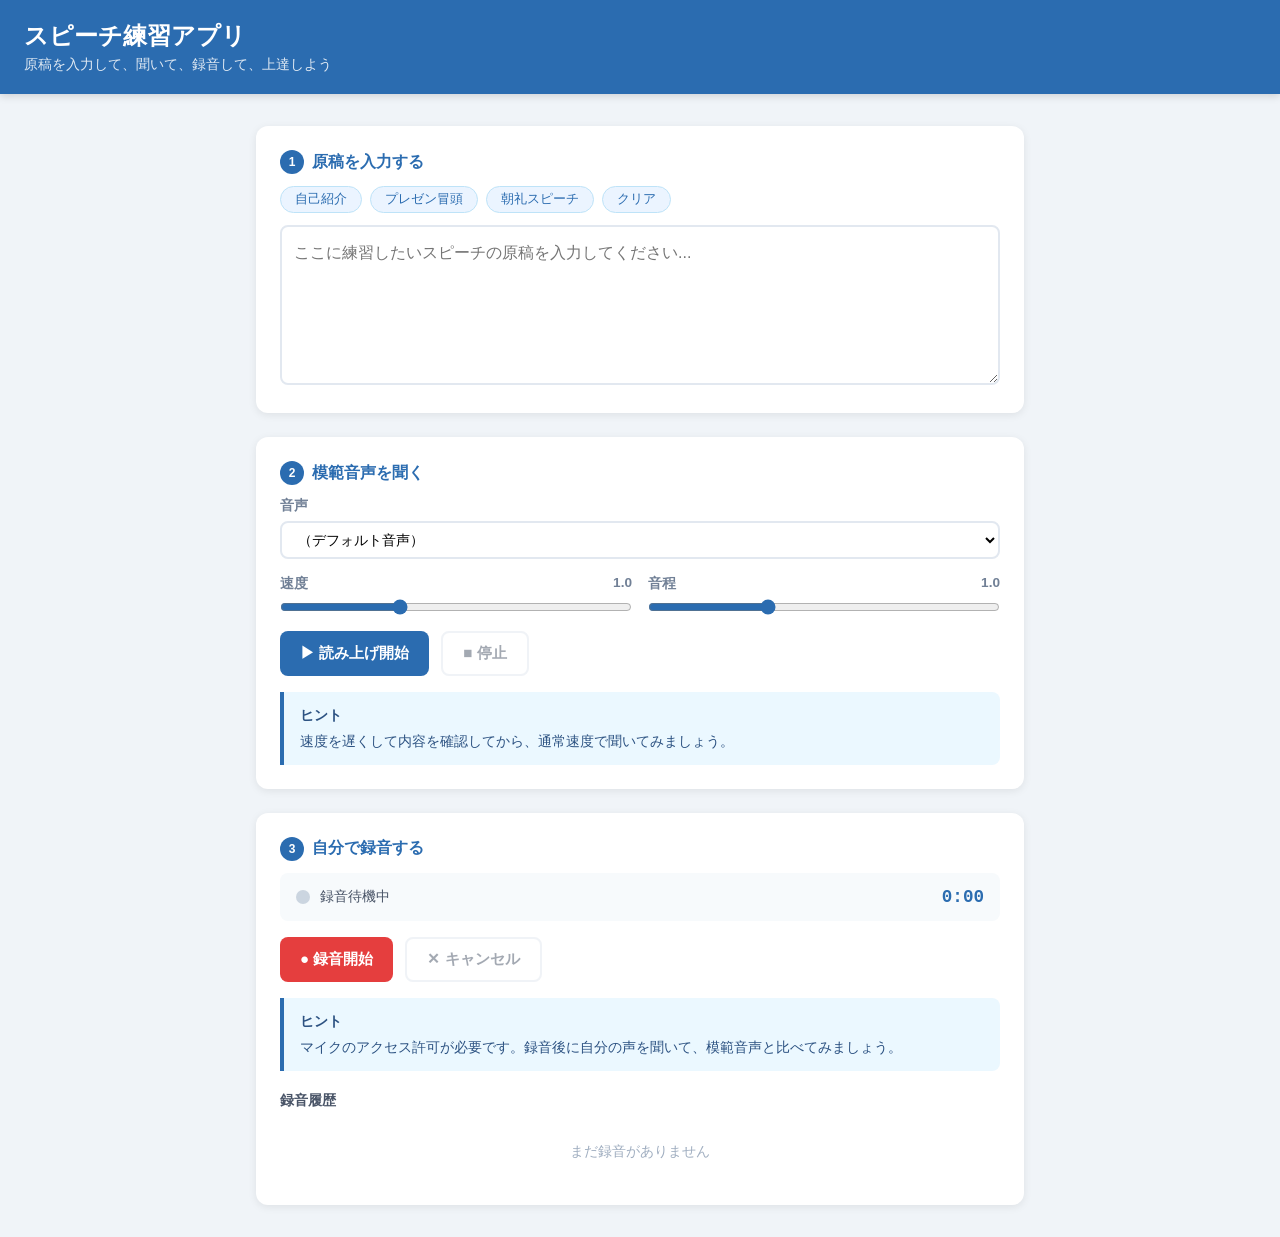
==== index.html @ 098b6acf "Add speech practice app (スピーチ練習アプリ) Static single-page app with: - Script input with sample presets " ====
<!DOCTYPE html>
<html lang="ja">
<head>
  <meta charset="UTF-8">
  <meta name="viewport" content="width=device-width, initial-scale=1.0">
  <title>スピーチ練習アプリ</title>
  <style>
    * {
      box-sizing: border-box;
      margin: 0;
      padding: 0;
    }

    body {
      font-family: 'Helvetica Neue', Arial, 'Hiragino Kaku Gothic ProN', 'Hiragino Sans', Meiryo, sans-serif;
      background: #f0f4f8;
      color: #2d3748;
      min-height: 100vh;
    }

    header {
      background: #2b6cb0;
      color: white;
      padding: 20px 24px;
      box-shadow: 0 2px 8px rgba(0,0,0,0.15);
    }

    header h1 {
      font-size: 1.5rem;
      font-weight: 700;
    }

    header p {
      font-size: 0.875rem;
      opacity: 0.85;
      margin-top: 4px;
    }

    .container {
      max-width: 800px;
      margin: 32px auto;
      padding: 0 16px;
      display: flex;
      flex-direction: column;
      gap: 24px;
    }

    .card {
      background: white;
      border-radius: 12px;
      padding: 24px;
      box-shadow: 0 2px 8px rgba(0,0,0,0.08);
    }

    .card h2 {
      font-size: 1rem;
      font-weight: 700;
      color: #2b6cb0;
      margin-bottom: 12px;
      display: flex;
      align-items: center;
      gap: 8px;
    }

    .card h2 .step-badge {
      background: #2b6cb0;
      color: white;
      border-radius: 50%;
      width: 24px;
      height: 24px;
      display: inline-flex;
      align-items: center;
      justify-content: center;
      font-size: 0.75rem;
      flex-shrink: 0;
    }

    textarea {
      width: 100%;
      min-height: 160px;
      border: 2px solid #e2e8f0;
      border-radius: 8px;
      padding: 12px;
      font-size: 1rem;
      font-family: inherit;
      line-height: 1.7;
      resize: vertical;
      transition: border-color 0.2s;
    }

    textarea:focus {
      outline: none;
      border-color: #2b6cb0;
    }

    .preset-buttons {
      display: flex;
      gap: 8px;
      flex-wrap: wrap;
      margin-bottom: 12px;
    }

    .preset-btn {
      background: #ebf4ff;
      color: #2b6cb0;
      border: 1px solid #bee3f8;
      border-radius: 20px;
      padding: 4px 14px;
      font-size: 0.8rem;
      cursor: pointer;
      transition: background 0.15s;
    }

    .preset-btn:hover {
      background: #bee3f8;
    }

    /* TTS Section */
    .tts-controls {
      display: flex;
      gap: 12px;
      flex-wrap: wrap;
      margin-bottom: 16px;
    }

    .voice-select-group {
      display: flex;
      flex-direction: column;
      gap: 6px;
      margin-bottom: 16px;
    }

    .voice-select-group label {
      font-size: 0.85rem;
      color: #718096;
      font-weight: 600;
    }

    select {
      border: 2px solid #e2e8f0;
      border-radius: 8px;
      padding: 8px 12px;
      font-size: 0.9rem;
      font-family: inherit;
      background: white;
      cursor: pointer;
      transition: border-color 0.2s;
    }

    select:focus {
      outline: none;
      border-color: #2b6cb0;
    }

    .slider-group {
      display: grid;
      grid-template-columns: 1fr 1fr;
      gap: 16px;
      margin-bottom: 16px;
    }

    .slider-item {
      display: flex;
      flex-direction: column;
      gap: 6px;
    }

    .slider-item label {
      font-size: 0.85rem;
      color: #718096;
      font-weight: 600;
      display: flex;
      justify-content: space-between;
    }

    input[type="range"] {
      width: 100%;
      accent-color: #2b6cb0;
    }

    /* Buttons */
    .btn {
      display: inline-flex;
      align-items: center;
      gap: 8px;
      padding: 10px 20px;
      border: none;
      border-radius: 8px;
      font-size: 0.95rem;
      font-family: inherit;
      font-weight: 600;
      cursor: pointer;
      transition: all 0.2s;
    }

    .btn:disabled {
      opacity: 0.5;
      cursor: not-allowed;
    }

    .btn-primary {
      background: #2b6cb0;
      color: white;
    }

    .btn-primary:hover:not(:disabled) {
      background: #2c5282;
    }

    .btn-danger {
      background: #e53e3e;
      color: white;
    }

    .btn-danger:hover:not(:disabled) {
      background: #c53030;
    }

    .btn-success {
      background: #38a169;
      color: white;
    }

    .btn-success:hover:not(:disabled) {
      background: #2f855a;
    }

    .btn-outline {
      background: white;
      color: #4a5568;
      border: 2px solid #e2e8f0;
    }

    .btn-outline:hover:not(:disabled) {
      background: #f7fafc;
      border-color: #cbd5e0;
    }

    /* Recording section */
    .record-status {
      display: flex;
      align-items: center;
      gap: 10px;
      padding: 12px 16px;
      border-radius: 8px;
      background: #f7fafc;
      margin-bottom: 16px;
      min-height: 48px;
    }

    .record-indicator {
      width: 14px;
      height: 14px;
      border-radius: 50%;
      background: #cbd5e0;
      flex-shrink: 0;
    }

    .record-indicator.recording {
      background: #e53e3e;
      animation: pulse 1s infinite;
    }

    .record-indicator.ready {
      background: #38a169;
    }

    @keyframes pulse {
      0%, 100% { opacity: 1; }
      50% { opacity: 0.3; }
    }

    .record-status-text {
      font-size: 0.9rem;
      color: #4a5568;
    }

    .timer {
      margin-left: auto;
      font-family: monospace;
      font-size: 1.1rem;
      font-weight: 700;
      color: #2b6cb0;
    }

    .timer.recording {
      color: #e53e3e;
    }

    .recordings-list {
      display: flex;
      flex-direction: column;
      gap: 10px;
      margin-top: 12px;
    }

    .recording-item {
      background: #f7fafc;
      border: 1px solid #e2e8f0;
      border-radius: 8px;
      padding: 12px 16px;
      display: flex;
      align-items: center;
      gap: 12px;
    }

    .recording-item .rec-info {
      flex: 1;
      min-width: 0;
    }

    .recording-item .rec-name {
      font-size: 0.9rem;
      font-weight: 600;
      color: #2d3748;
    }

    .recording-item .rec-date {
      font-size: 0.75rem;
      color: #718096;
      margin-top: 2px;
    }

    .recording-item audio {
      flex: 1;
      max-width: 240px;
      height: 36px;
    }

    .recording-item .delete-btn {
      background: none;
      border: none;
      color: #a0aec0;
      cursor: pointer;
      font-size: 1.1rem;
      padding: 4px;
      border-radius: 4px;
      transition: color 0.15s;
      flex-shrink: 0;
    }

    .recording-item .delete-btn:hover {
      color: #e53e3e;
    }

    .empty-state {
      text-align: center;
      color: #a0aec0;
      font-size: 0.9rem;
      padding: 20px;
    }

    /* Highlighting */
    .script-display {
      line-height: 1.9;
      font-size: 1.05rem;
      padding: 12px;
      background: #f7fafc;
      border-radius: 8px;
      min-height: 60px;
      word-break: break-all;
    }

    .word-highlight {
      background: #fef08a;
      border-radius: 3px;
      transition: background 0.1s;
    }

    .word-done {
      color: #718096;
    }

    /* Tips */
    .tips {
      background: #ebf8ff;
      border-left: 4px solid #2b6cb0;
      border-radius: 0 8px 8px 0;
      padding: 12px 16px;
      font-size: 0.875rem;
      color: #2c5282;
      line-height: 1.6;
    }

    .tips strong {
      display: block;
      margin-bottom: 4px;
    }

    @media (max-width: 600px) {
      .slider-group {
        grid-template-columns: 1fr;
      }
      .recording-item {
        flex-wrap: wrap;
      }
      .recording-item audio {
        max-width: 100%;
        width: 100%;
      }
    }
  </style>
</head>
<body>

<header>
  <h1>スピーチ練習アプリ</h1>
  <p>原稿を入力して、聞いて、録音して、上達しよう</p>
</header>

<div class="container">

  <!-- Step 1: Script -->
  <div class="card">
    <h2><span class="step-badge">1</span>原稿を入力する</h2>
    <div class="preset-buttons">
      <button class="preset-btn" onclick="loadPreset('self')">自己紹介</button>
      <button class="preset-btn" onclick="loadPreset('presentation')">プレゼン冒頭</button>
      <button class="preset-btn" onclick="loadPreset('greeting')">朝礼スピーチ</button>
      <button class="preset-btn" onclick="loadPreset('clear')">クリア</button>
    </div>
    <textarea id="scriptInput" placeholder="ここに練習したいスピーチの原稿を入力してください..."></textarea>
  </div>

  <!-- Step 2: Listen (TTS) -->
  <div class="card">
    <h2><span class="step-badge">2</span>模範音声を聞く</h2>
    <div class="voice-select-group">
      <label>音声</label>
      <select id="voiceSelect"></select>
    </div>
    <div class="slider-group">
      <div class="slider-item">
        <label>速度 <span id="rateVal">1.0</span></label>
        <input type="range" id="rateRange" min="0.5" max="2" step="0.1" value="1.0" oninput="document.getElementById('rateVal').textContent=this.value">
      </div>
      <div class="slider-item">
        <label>音程 <span id="pitchVal">1.0</span></label>
        <input type="range" id="pitchRange" min="0.5" max="2" step="0.1" value="1.0" oninput="document.getElementById('pitchVal').textContent=this.value">
      </div>
    </div>
    <div id="scriptDisplay" class="script-display" style="display:none;margin-bottom:12px;"></div>
    <div class="tts-controls">
      <button class="btn btn-primary" id="ttsPlayBtn" onclick="speakScript()">▶ 読み上げ開始</button>
      <button class="btn btn-outline" id="ttsStopBtn" onclick="stopSpeak()" disabled>■ 停止</button>
    </div>
    <div class="tips">
      <strong>ヒント</strong>
      速度を遅くして内容を確認してから、通常速度で聞いてみましょう。
    </div>
  </div>

  <!-- Step 3: Record -->
  <div class="card">
    <h2><span class="step-badge">3</span>自分で録音する</h2>
    <div class="record-status">
      <div class="record-indicator" id="recordIndicator"></div>
      <span class="record-status-text" id="recordStatusText">録音待機中</span>
      <span class="timer" id="timer">0:00</span>
    </div>
    <div style="display:flex;gap:12px;flex-wrap:wrap;margin-bottom:16px;">
      <button class="btn btn-danger" id="recordBtn" onclick="toggleRecord()">● 録音開始</button>
      <button class="btn btn-outline" id="cancelBtn" onclick="cancelRecord()" disabled>✕ キャンセル</button>
    </div>
    <div class="tips">
      <strong>ヒント</strong>
      マイクのアクセス許可が必要です。録音後に自分の声を聞いて、模範音声と比べてみましょう。
    </div>

    <div style="margin-top:20px;">
      <strong style="font-size:0.9rem;color:#4a5568;">録音履歴</strong>
      <div id="recordingsList" class="recordings-list">
        <div class="empty-state">まだ録音がありません</div>
      </div>
    </div>
  </div>

</div>

<script>
  // ============================================================
  // Presets
  // ============================================================
  const presets = {
    self: `はじめまして。私の名前は〇〇と申します。
現在、△△株式会社でエンジニアとして働いております。
趣味は読書と料理で、特に休日には新しいレシピに挑戦することが好きです。
本日はよろしくお願いいたします。`,
    presentation: `本日はお集まりいただき、ありがとうございます。
私は今日、私たちのプロジェクトの進捗についてご報告させていただきます。
まず最初に、この3か月間の成果をご覧ください。
目標に対して120%の達成率を記録することができました。`,
    greeting: `おはようございます。
本日は少し、最近読んだ本についてお話ししたいと思います。
その本のタイトルは「7つの習慣」です。
この本から学んだことで、私が最も印象に残ったのは、まず相手を理解することの大切さです。
ぜひ皆さんも手に取ってみてください。ありがとうございました。`,
    clear: ''
  };

  function loadPreset(key) {
    document.getElementById('scriptInput').value = presets[key];
  }

  // ============================================================
  // TTS
  // ============================================================
  const synth = window.speechSynthesis;
  let utterance = null;
  let words = [];
  let wordSpans = [];

  function loadVoices() {
    const voiceSelect = document.getElementById('voiceSelect');
    const voices = synth.getVoices();
    voiceSelect.innerHTML = '';

    const jpVoices = voices.filter(v => v.lang.startsWith('ja'));
    const otherVoices = voices.filter(v => !v.lang.startsWith('ja'));
    const allVoices = [...jpVoices, ...otherVoices];

    if (allVoices.length === 0) {
      const opt = document.createElement('option');
      opt.textContent = '（デフォルト音声）';
      voiceSelect.appendChild(opt);
      return;
    }

    allVoices.forEach((voice, i) => {
      const opt = document.createElement('option');
      opt.value = i;
      opt.textContent = `${voice.name} (${voice.lang})`;
      opt.dataset.index = voices.indexOf(voice);
      voiceSelect.appendChild(opt);
    });
  }

  if (synth.onvoiceschanged !== undefined) {
    synth.onvoiceschanged = loadVoices;
  }
  loadVoices();

  function speakScript() {
    const text = document.getElementById('scriptInput').value.trim();
    if (!text) {
      alert('原稿を入力してください。');
      return;
    }

    stopSpeak();

    // Build word display
    words = text.split(/(\s+)/);
    const display = document.getElementById('scriptDisplay');
    display.style.display = 'block';
    display.innerHTML = '';
    wordSpans = [];

    words.forEach((w, i) => {
      const span = document.createElement('span');
      span.textContent = w;
      if (w.trim()) {
        wordSpans.push({ span, index: i });
      }
      display.appendChild(span);
    });

    utterance = new SpeechSynthesisUtterance(text);

    const voiceSelect = document.getElementById('voiceSelect');
    const selectedOpt = voiceSelect.options[voiceSelect.selectedIndex];
    if (selectedOpt && selectedOpt.dataset.index !== undefined) {
      utterance.voice = synth.getVoices()[parseInt(selectedOpt.dataset.index)];
    }
    utterance.rate = parseFloat(document.getElementById('rateRange').value);
    utterance.pitch = parseFloat(document.getElementById('pitchRange').value);

    let wordIdx = 0;
    utterance.onboundary = (e) => {
      if (e.name === 'word') {
        wordSpans.forEach(({ span }, i) => {
          span.className = i < wordIdx ? 'word-done' : (i === wordIdx ? 'word-highlight' : '');
        });
        wordIdx++;
      }
    };

    utterance.onend = () => {
      wordSpans.forEach(({ span }) => span.className = 'word-done');
      document.getElementById('ttsPlayBtn').disabled = false;
      document.getElementById('ttsStopBtn').disabled = true;
    };

    synth.speak(utterance);
    document.getElementById('ttsPlayBtn').disabled = true;
    document.getElementById('ttsStopBtn').disabled = false;
  }

  function stopSpeak() {
    synth.cancel();
    document.getElementById('ttsPlayBtn').disabled = false;
    document.getElementById('ttsStopBtn').disabled = true;
  }

  // ============================================================
  // Recording
  // ============================================================
  let mediaRecorder = null;
  let recordedChunks = [];
  let recordingCount = 0;
  let timerInterval = null;
  let timerSeconds = 0;
  let isRecording = false;

  function formatTime(seconds) {
    const m = Math.floor(seconds / 60);
    const s = seconds % 60;
    return `${m}:${s.toString().padStart(2, '0')}`;
  }

  function startTimer() {
    timerSeconds = 0;
    const timerEl = document.getElementById('timer');
    timerEl.textContent = '0:00';
    timerEl.className = 'timer recording';
    timerInterval = setInterval(() => {
      timerSeconds++;
      timerEl.textContent = formatTime(timerSeconds);
    }, 1000);
  }

  function stopTimer() {
    clearInterval(timerInterval);
    timerInterval = null;
    const timerEl = document.getElementById('timer');
    timerEl.className = 'timer';
  }

  async function toggleRecord() {
    if (isRecording) {
      // Stop
      mediaRecorder.stop();
    } else {
      // Start
      try {
        const stream = await navigator.mediaDevices.getUserMedia({ audio: true });
        recordedChunks = [];
        mediaRecorder = new MediaRecorder(stream);

        mediaRecorder.ondataavailable = (e) => {
          if (e.data.size > 0) recordedChunks.push(e.data);
        };

        mediaRecorder.onstop = () => {
          stream.getTracks().forEach(t => t.stop());
          isRecording = false;
          stopTimer();
          setRecordUI(false);

          if (recordedChunks.length > 0) {
            saveRecording();
          }
        };

        mediaRecorder.start();
        isRecording = true;
        startTimer();
        setRecordUI(true);
      } catch (err) {
        if (err.name === 'NotAllowedError') {
          alert('マイクのアクセスが拒否されました。ブラウザの設定でマイクを許可してください。');
        } else {
          alert('録音の開始に失敗しました: ' + err.message);
        }
      }
    }
  }

  function cancelRecord() {
    if (mediaRecorder && isRecording) {
      recordedChunks = [];
      mediaRecorder.onstop = () => {
        mediaRecorder.stream && mediaRecorder.stream.getTracks().forEach(t => t.stop());
        isRecording = false;
        stopTimer();
        setRecordUI(false);
        document.getElementById('timer').textContent = '0:00';
      };
      mediaRecorder.stop();
    }
  }

  function setRecordUI(recording) {
    const btn = document.getElementById('recordBtn');
    const cancelBtn = document.getElementById('cancelBtn');
    const indicator = document.getElementById('recordIndicator');
    const statusText = document.getElementById('recordStatusText');

    if (recording) {
      btn.textContent = '■ 録音停止';
      btn.className = 'btn btn-outline';
      cancelBtn.disabled = false;
      indicator.className = 'record-indicator recording';
      statusText.textContent = '録音中...';
    } else {
      btn.textContent = '● 録音開始';
      btn.className = 'btn btn-danger';
      cancelBtn.disabled = true;
      indicator.className = 'record-indicator';
      statusText.textContent = '録音待機中';
    }
  }

  function saveRecording() {
    recordingCount++;
    const blob = new Blob(recordedChunks, { type: 'audio/webm' });
    const url = URL.createObjectURL(blob);
    const duration = formatTime(timerSeconds);
    const now = new Date();
    const dateStr = now.toLocaleString('ja-JP', { month: 'numeric', day: 'numeric', hour: '2-digit', minute: '2-digit' });

    const list = document.getElementById('recordingsList');

    // Remove empty state
    const empty = list.querySelector('.empty-state');
    if (empty) empty.remove();

    const item = document.createElement('div');
    item.className = 'recording-item';
    item.dataset.id = recordingCount;
    item.innerHTML = `
      <div class="rec-info">
        <div class="rec-name">録音 ${recordingCount}</div>
        <div class="rec-date">${dateStr} &nbsp;|&nbsp; ${duration}</div>
      </div>
      <audio controls src="${url}"></audio>
      <button class="delete-btn" onclick="deleteRecording(this, '${url}')" title="削除">✕</button>
    `;

    list.insertBefore(item, list.firstChild);
  }

  function deleteRecording(btn, url) {
    if (!confirm('この録音を削除しますか？')) return;
    URL.revokeObjectURL(url);
    btn.closest('.recording-item').remove();

    const list = document.getElementById('recordingsList');
    if (list.children.length === 0) {
      list.innerHTML = '<div class="empty-state">まだ録音がありません</div>';
    }
  }
</script>

</body>
</html>
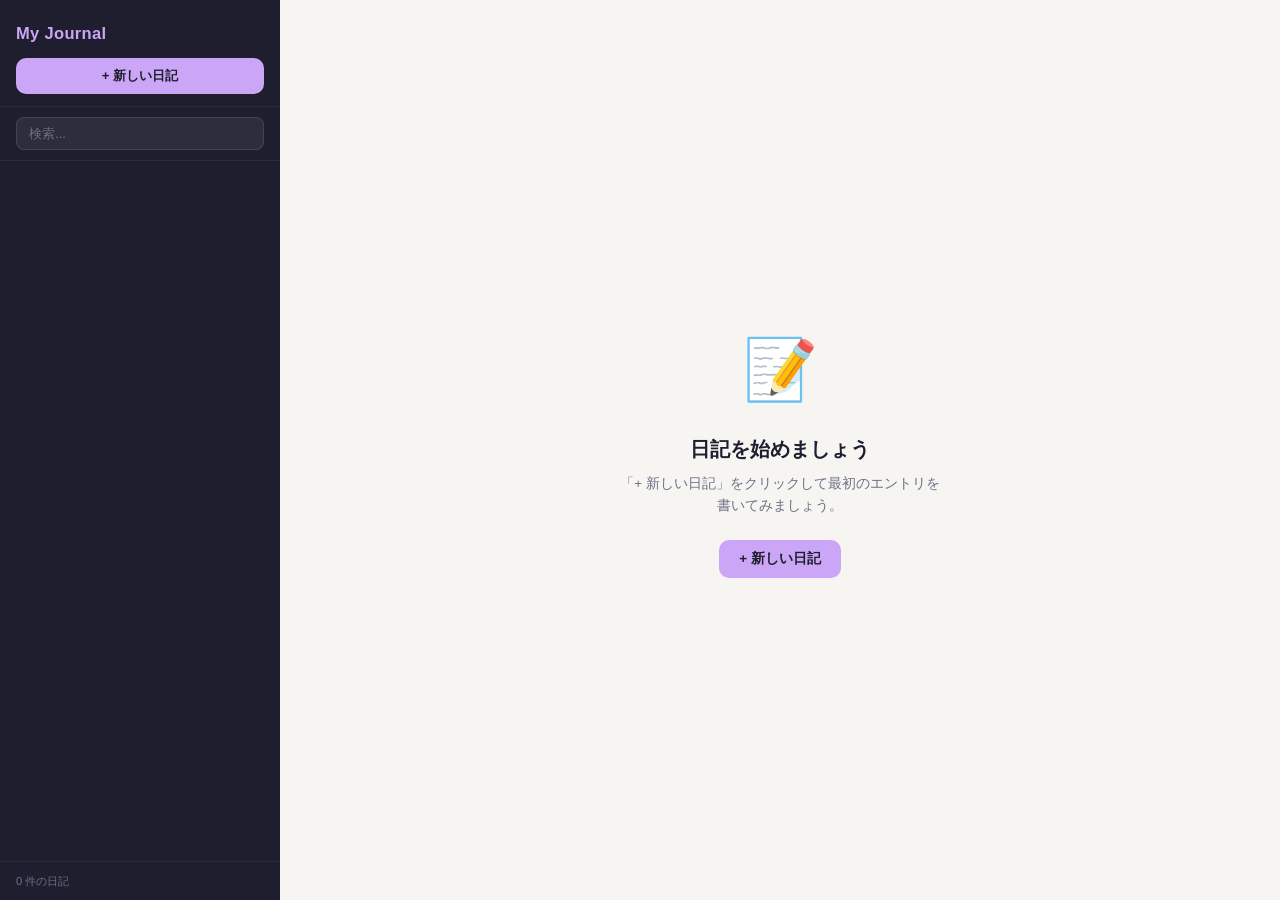
==== commit ded5c8b9: "Add journaling app with localStorage persistence - index.html: single-page app layout with sidebar, " ====
--- a/index.html
+++ b/index.html
@@ -1,756 +1,99 @@
 <!DOCTYPE html>
 <html lang="ja">
 <head>
-  <meta charset="UTF-8">
-  <meta name="viewport" content="width=device-width, initial-scale=1.0">
-  <title>スピーチ練習アプリ</title>
-  <style>
-    * {
-      box-sizing: border-box;
-      margin: 0;
-      padding: 0;
-    }
-
-    body {
-      font-family: 'Helvetica Neue', Arial, 'Hiragino Kaku Gothic ProN', 'Hiragino Sans', Meiryo, sans-serif;
-      background: #f0f4f8;
-      color: #2d3748;
-      min-height: 100vh;
-    }
-
-    header {
-      background: #2b6cb0;
-      color: white;
-      padding: 20px 24px;
-      box-shadow: 0 2px 8px rgba(0,0,0,0.15);
-    }
-
-    header h1 {
-      font-size: 1.5rem;
-      font-weight: 700;
-    }
-
-    header p {
-      font-size: 0.875rem;
-      opacity: 0.85;
-      margin-top: 4px;
-    }
-
-    .container {
-      max-width: 800px;
-      margin: 32px auto;
-      padding: 0 16px;
-      display: flex;
-      flex-direction: column;
-      gap: 24px;
-    }
-
-    .card {
-      background: white;
-      border-radius: 12px;
-      padding: 24px;
-      box-shadow: 0 2px 8px rgba(0,0,0,0.08);
-    }
-
-    .card h2 {
-      font-size: 1rem;
-      font-weight: 700;
-      color: #2b6cb0;
-      margin-bottom: 12px;
-      display: flex;
-      align-items: center;
-      gap: 8px;
-    }
-
-    .card h2 .step-badge {
-      background: #2b6cb0;
-      color: white;
-      border-radius: 50%;
-      width: 24px;
-      height: 24px;
-      display: inline-flex;
-      align-items: center;
-      justify-content: center;
-      font-size: 0.75rem;
-      flex-shrink: 0;
-    }
-
-    textarea {
-      width: 100%;
-      min-height: 160px;
-      border: 2px solid #e2e8f0;
-      border-radius: 8px;
-      padding: 12px;
-      font-size: 1rem;
-      font-family: inherit;
-      line-height: 1.7;
-      resize: vertical;
-      transition: border-color 0.2s;
-    }
-
-    textarea:focus {
-      outline: none;
-      border-color: #2b6cb0;
-    }
-
-    .preset-buttons {
-      display: flex;
-      gap: 8px;
-      flex-wrap: wrap;
-      margin-bottom: 12px;
-    }
-
-    .preset-btn {
-      background: #ebf4ff;
-      color: #2b6cb0;
-      border: 1px solid #bee3f8;
-      border-radius: 20px;
-      padding: 4px 14px;
-      font-size: 0.8rem;
-      cursor: pointer;
-      transition: background 0.15s;
-    }
-
-    .preset-btn:hover {
-      background: #bee3f8;
-    }
-
-    /* TTS Section */
-    .tts-controls {
-      display: flex;
-      gap: 12px;
-      flex-wrap: wrap;
-      margin-bottom: 16px;
-    }
-
-    .voice-select-group {
-      display: flex;
-      flex-direction: column;
-      gap: 6px;
-      margin-bottom: 16px;
-    }
-
-    .voice-select-group label {
-      font-size: 0.85rem;
-      color: #718096;
-      font-weight: 600;
-    }
-
-    select {
-      border: 2px solid #e2e8f0;
-      border-radius: 8px;
-      padding: 8px 12px;
-      font-size: 0.9rem;
-      font-family: inherit;
-      background: white;
-      cursor: pointer;
-      transition: border-color 0.2s;
-    }
-
-    select:focus {
-      outline: none;
-      border-color: #2b6cb0;
-    }
-
-    .slider-group {
-      display: grid;
-      grid-template-columns: 1fr 1fr;
-      gap: 16px;
-      margin-bottom: 16px;
-    }
-
-    .slider-item {
-      display: flex;
-      flex-direction: column;
-      gap: 6px;
-    }
-
-    .slider-item label {
-      font-size: 0.85rem;
-      color: #718096;
-      font-weight: 600;
-      display: flex;
-      justify-content: space-between;
-    }
-
-    input[type="range"] {
-      width: 100%;
-      accent-color: #2b6cb0;
-    }
-
-    /* Buttons */
-    .btn {
-      display: inline-flex;
-      align-items: center;
-      gap: 8px;
-      padding: 10px 20px;
-      border: none;
-      border-radius: 8px;
-      font-size: 0.95rem;
-      font-family: inherit;
-      font-weight: 600;
-      cursor: pointer;
-      transition: all 0.2s;
-    }
-
-    .btn:disabled {
-      opacity: 0.5;
-      cursor: not-allowed;
-    }
-
-    .btn-primary {
-      background: #2b6cb0;
-      color: white;
-    }
-
-    .btn-primary:hover:not(:disabled) {
-      background: #2c5282;
-    }
-
-    .btn-danger {
-      background: #e53e3e;
-      color: white;
-    }
-
-    .btn-danger:hover:not(:disabled) {
-      background: #c53030;
-    }
-
-    .btn-success {
-      background: #38a169;
-      color: white;
-    }
-
-    .btn-success:hover:not(:disabled) {
-      background: #2f855a;
-    }
-
-    .btn-outline {
-      background: white;
-      color: #4a5568;
-      border: 2px solid #e2e8f0;
-    }
-
-    .btn-outline:hover:not(:disabled) {
-      background: #f7fafc;
-      border-color: #cbd5e0;
-    }
-
-    /* Recording section */
-    .record-status {
-      display: flex;
-      align-items: center;
-      gap: 10px;
-      padding: 12px 16px;
-      border-radius: 8px;
-      background: #f7fafc;
-      margin-bottom: 16px;
-      min-height: 48px;
-    }
-
-    .record-indicator {
-      width: 14px;
-      height: 14px;
-      border-radius: 50%;
-      background: #cbd5e0;
-      flex-shrink: 0;
-    }
-
-    .record-indicator.recording {
-      background: #e53e3e;
-      animation: pulse 1s infinite;
-    }
-
-    .record-indicator.ready {
-      background: #38a169;
-    }
-
-    @keyframes pulse {
-      0%, 100% { opacity: 1; }
-      50% { opacity: 0.3; }
-    }
-
-    .record-status-text {
-      font-size: 0.9rem;
-      color: #4a5568;
-    }
-
-    .timer {
-      margin-left: auto;
-      font-family: monospace;
-      font-size: 1.1rem;
-      font-weight: 700;
-      color: #2b6cb0;
-    }
-
-    .timer.recording {
-      color: #e53e3e;
-    }
-
-    .recordings-list {
-      display: flex;
-      flex-direction: column;
-      gap: 10px;
-      margin-top: 12px;
-    }
-
-    .recording-item {
-      background: #f7fafc;
-      border: 1px solid #e2e8f0;
-      border-radius: 8px;
-      padding: 12px 16px;
-      display: flex;
-      align-items: center;
-      gap: 12px;
-    }
-
-    .recording-item .rec-info {
-      flex: 1;
-      min-width: 0;
-    }
-
-    .recording-item .rec-name {
-      font-size: 0.9rem;
-      font-weight: 600;
-      color: #2d3748;
-    }
-
-    .recording-item .rec-date {
-      font-size: 0.75rem;
-      color: #718096;
-      margin-top: 2px;
-    }
-
-    .recording-item audio {
-      flex: 1;
-      max-width: 240px;
-      height: 36px;
-    }
-
-    .recording-item .delete-btn {
-      background: none;
-      border: none;
-      color: #a0aec0;
-      cursor: pointer;
-      font-size: 1.1rem;
-      padding: 4px;
-      border-radius: 4px;
-      transition: color 0.15s;
-      flex-shrink: 0;
-    }
-
-    .recording-item .delete-btn:hover {
-      color: #e53e3e;
-    }
-
-    .empty-state {
-      text-align: center;
-      color: #a0aec0;
-      font-size: 0.9rem;
-      padding: 20px;
-    }
-
-    /* Highlighting */
-    .script-display {
-      line-height: 1.9;
-      font-size: 1.05rem;
-      padding: 12px;
-      background: #f7fafc;
-      border-radius: 8px;
-      min-height: 60px;
-      word-break: break-all;
-    }
-
-    .word-highlight {
-      background: #fef08a;
-      border-radius: 3px;
-      transition: background 0.1s;
-    }
-
-    .word-done {
-      color: #718096;
-    }
-
-    /* Tips */
-    .tips {
-      background: #ebf8ff;
-      border-left: 4px solid #2b6cb0;
-      border-radius: 0 8px 8px 0;
-      padding: 12px 16px;
-      font-size: 0.875rem;
-      color: #2c5282;
-      line-height: 1.6;
-    }
-
-    .tips strong {
-      display: block;
-      margin-bottom: 4px;
-    }
-
-    @media (max-width: 600px) {
-      .slider-group {
-        grid-template-columns: 1fr;
-      }
-      .recording-item {
-        flex-wrap: wrap;
-      }
-      .recording-item audio {
-        max-width: 100%;
-        width: 100%;
-      }
-    }
-  </style>
+  <meta charset="UTF-8" />
+  <meta name="viewport" content="width=device-width, initial-scale=1.0" />
+  <title>My Journal</title>
+  <link rel="stylesheet" href="styles.css" />
 </head>
 <body>
+  <div class="app">
+    <!-- Sidebar -->
+    <aside class="sidebar">
+      <div class="sidebar-header">
+        <h1 class="logo">My Journal</h1>
+        <button class="btn-new" id="btnNew">+ 新しい日記</button>
+      </div>
+      <div class="search-wrapper">
+        <input type="text" id="searchInput" class="search-input" placeholder="検索..." />
+      </div>
+      <ul class="entry-list" id="entryList">
+        <!-- entries populated by JS -->
+      </ul>
+      <div class="sidebar-footer">
+        <span id="entryCount">0 件の日記</span>
+      </div>
+    </aside>
 
-<header>
-  <h1>スピーチ練習アプリ</h1>
-  <p>原稿を入力して、聞いて、録音して、上達しよう</p>
-</header>
+    <!-- Main content -->
+    <main class="main">
+      <!-- Empty state -->
+      <div class="empty-state" id="emptyState">
+        <div class="empty-icon">&#128221;</div>
+        <h2>日記を始めましょう</h2>
+        <p>「+ 新しい日記」をクリックして最初のエントリを書いてみましょう。</p>
+        <button class="btn-primary" id="btnNewMain">+ 新しい日記</button>
+      </div>
 
-<div class="container">
+      <!-- Editor -->
+      <div class="editor hidden" id="editor">
+        <div class="editor-toolbar">
+          <div class="editor-meta">
+            <input type="text" id="entryTitle" class="title-input" placeholder="タイトル（任意）" />
+            <div class="meta-row">
+              <span class="date-display" id="dateDisplay"></span>
+              <div class="mood-picker">
+                <span class="mood-label">気分：</span>
+                <button class="mood-btn active" data-mood="none" title="なし">—</button>
+                <button class="mood-btn" data-mood="great" title="最高">&#128513;</button>
+                <button class="mood-btn" data-mood="good" title="良い">&#128512;</button>
+                <button class="mood-btn" data-mood="neutral" title="普通">&#128528;</button>
+                <button class="mood-btn" data-mood="bad" title="悪い">&#128543;</button>
+                <button class="mood-btn" data-mood="awful" title="最悪">&#128545;</button>
+              </div>
+            </div>
+          </div>
+          <div class="editor-actions">
+            <button class="btn-save" id="btnSave">保存</button>
+            <button class="btn-delete hidden" id="btnDelete">削除</button>
+            <button class="btn-cancel" id="btnCancel">キャンセル</button>
+          </div>
+        </div>
+        <textarea id="entryContent" class="content-input" placeholder="今日はどんな日でしたか..."></textarea>
+      </div>
 
-  <!-- Step 1: Script -->
-  <div class="card">
-    <h2><span class="step-badge">1</span>原稿を入力する</h2>
-    <div class="preset-buttons">
-      <button class="preset-btn" onclick="loadPreset('self')">自己紹介</button>
-      <button class="preset-btn" onclick="loadPreset('presentation')">プレゼン冒頭</button>
-      <button class="preset-btn" onclick="loadPreset('greeting')">朝礼スピーチ</button>
-      <button class="preset-btn" onclick="loadPreset('clear')">クリア</button>
-    </div>
-    <textarea id="scriptInput" placeholder="ここに練習したいスピーチの原稿を入力してください..."></textarea>
+      <!-- View mode -->
+      <div class="viewer hidden" id="viewer">
+        <div class="viewer-toolbar">
+          <div class="viewer-meta">
+            <h2 class="viewer-title" id="viewerTitle"></h2>
+            <div class="viewer-info">
+              <span class="viewer-date" id="viewerDate"></span>
+              <span class="viewer-mood" id="viewerMood"></span>
+            </div>
+          </div>
+          <div class="viewer-actions">
+            <button class="btn-edit" id="btnEdit">編集</button>
+            <button class="btn-delete-view" id="btnDeleteView">削除</button>
+          </div>
+        </div>
+        <div class="viewer-content" id="viewerContent"></div>
+      </div>
+    </main>
   </div>
 
-  <!-- Step 2: Listen (TTS) -->
-  <div class="card">
-    <h2><span class="step-badge">2</span>模範音声を聞く</h2>
-    <div class="voice-select-group">
-      <label>音声</label>
-      <select id="voiceSelect"></select>
-    </div>
-    <div class="slider-group">
-      <div class="slider-item">
-        <label>速度 <span id="rateVal">1.0</span></label>
-        <input type="range" id="rateRange" min="0.5" max="2" step="0.1" value="1.0" oninput="document.getElementById('rateVal').textContent=this.value">
-      </div>
-      <div class="slider-item">
-        <label>音程 <span id="pitchVal">1.0</span></label>
-        <input type="range" id="pitchRange" min="0.5" max="2" step="0.1" value="1.0" oninput="document.getElementById('pitchVal').textContent=this.value">
-      </div>
-    </div>
-    <div id="scriptDisplay" class="script-display" style="display:none;margin-bottom:12px;"></div>
-    <div class="tts-controls">
-      <button class="btn btn-primary" id="ttsPlayBtn" onclick="speakScript()">▶ 読み上げ開始</button>
-      <button class="btn btn-outline" id="ttsStopBtn" onclick="stopSpeak()" disabled>■ 停止</button>
-    </div>
-    <div class="tips">
-      <strong>ヒント</strong>
-      速度を遅くして内容を確認してから、通常速度で聞いてみましょう。
-    </div>
-  </div>
-
-  <!-- Step 3: Record -->
-  <div class="card">
-    <h2><span class="step-badge">3</span>自分で録音する</h2>
-    <div class="record-status">
-      <div class="record-indicator" id="recordIndicator"></div>
-      <span class="record-status-text" id="recordStatusText">録音待機中</span>
-      <span class="timer" id="timer">0:00</span>
-    </div>
-    <div style="display:flex;gap:12px;flex-wrap:wrap;margin-bottom:16px;">
-      <button class="btn btn-danger" id="recordBtn" onclick="toggleRecord()">● 録音開始</button>
-      <button class="btn btn-outline" id="cancelBtn" onclick="cancelRecord()" disabled>✕ キャンセル</button>
-    </div>
-    <div class="tips">
-      <strong>ヒント</strong>
-      マイクのアクセス許可が必要です。録音後に自分の声を聞いて、模範音声と比べてみましょう。
-    </div>
-
-    <div style="margin-top:20px;">
-      <strong style="font-size:0.9rem;color:#4a5568;">録音履歴</strong>
-      <div id="recordingsList" class="recordings-list">
-        <div class="empty-state">まだ録音がありません</div>
+  <!-- Confirm dialog -->
+  <div class="modal-overlay hidden" id="modalOverlay">
+    <div class="modal">
+      <h3>削除の確認</h3>
+      <p>このエントリを削除しますか？この操作は取り消せません。</p>
+      <div class="modal-actions">
+        <button class="btn-modal-cancel" id="modalCancel">キャンセル</button>
+        <button class="btn-modal-confirm" id="modalConfirm">削除する</button>
       </div>
     </div>
   </div>
 
-</div>
-
-<script>
-  // ============================================================
-  // Presets
-  // ============================================================
-  const presets = {
-    self: `はじめまして。私の名前は〇〇と申します。
-現在、△△株式会社でエンジニアとして働いております。
-趣味は読書と料理で、特に休日には新しいレシピに挑戦することが好きです。
-本日はよろしくお願いいたします。`,
-    presentation: `本日はお集まりいただき、ありがとうございます。
-私は今日、私たちのプロジェクトの進捗についてご報告させていただきます。
-まず最初に、この3か月間の成果をご覧ください。
-目標に対して120%の達成率を記録することができました。`,
-    greeting: `おはようございます。
-本日は少し、最近読んだ本についてお話ししたいと思います。
-その本のタイトルは「7つの習慣」です。
-この本から学んだことで、私が最も印象に残ったのは、まず相手を理解することの大切さです。
-ぜひ皆さんも手に取ってみてください。ありがとうございました。`,
-    clear: ''
-  };
-
-  function loadPreset(key) {
-    document.getElementById('scriptInput').value = presets[key];
-  }
-
-  // ============================================================
-  // TTS
-  // ============================================================
-  const synth = window.speechSynthesis;
-  let utterance = null;
-  let words = [];
-  let wordSpans = [];
-
-  function loadVoices() {
-    const voiceSelect = document.getElementById('voiceSelect');
-    const voices = synth.getVoices();
-    voiceSelect.innerHTML = '';
-
-    const jpVoices = voices.filter(v => v.lang.startsWith('ja'));
-    const otherVoices = voices.filter(v => !v.lang.startsWith('ja'));
-    const allVoices = [...jpVoices, ...otherVoices];
-
-    if (allVoices.length === 0) {
-      const opt = document.createElement('option');
-      opt.textContent = '（デフォルト音声）';
-      voiceSelect.appendChild(opt);
-      return;
-    }
-
-    allVoices.forEach((voice, i) => {
-      const opt = document.createElement('option');
-      opt.value = i;
-      opt.textContent = `${voice.name} (${voice.lang})`;
-      opt.dataset.index = voices.indexOf(voice);
-      voiceSelect.appendChild(opt);
-    });
-  }
-
-  if (synth.onvoiceschanged !== undefined) {
-    synth.onvoiceschanged = loadVoices;
-  }
-  loadVoices();
-
-  function speakScript() {
-    const text = document.getElementById('scriptInput').value.trim();
-    if (!text) {
-      alert('原稿を入力してください。');
-      return;
-    }
-
-    stopSpeak();
-
-    // Build word display
-    words = text.split(/(\s+)/);
-    const display = document.getElementById('scriptDisplay');
-    display.style.display = 'block';
-    display.innerHTML = '';
-    wordSpans = [];
-
-    words.forEach((w, i) => {
-      const span = document.createElement('span');
-      span.textContent = w;
-      if (w.trim()) {
-        wordSpans.push({ span, index: i });
-      }
-      display.appendChild(span);
-    });
-
-    utterance = new SpeechSynthesisUtterance(text);
-
-    const voiceSelect = document.getElementById('voiceSelect');
-    const selectedOpt = voiceSelect.options[voiceSelect.selectedIndex];
-    if (selectedOpt && selectedOpt.dataset.index !== undefined) {
-      utterance.voice = synth.getVoices()[parseInt(selectedOpt.dataset.index)];
-    }
-    utterance.rate = parseFloat(document.getElementById('rateRange').value);
-    utterance.pitch = parseFloat(document.getElementById('pitchRange').value);
-
-    let wordIdx = 0;
-    utterance.onboundary = (e) => {
-      if (e.name === 'word') {
-        wordSpans.forEach(({ span }, i) => {
-          span.className = i < wordIdx ? 'word-done' : (i === wordIdx ? 'word-highlight' : '');
-        });
-        wordIdx++;
-      }
-    };
-
-    utterance.onend = () => {
-      wordSpans.forEach(({ span }) => span.className = 'word-done');
-      document.getElementById('ttsPlayBtn').disabled = false;
-      document.getElementById('ttsStopBtn').disabled = true;
-    };
-
-    synth.speak(utterance);
-    document.getElementById('ttsPlayBtn').disabled = true;
-    document.getElementById('ttsStopBtn').disabled = false;
-  }
-
-  function stopSpeak() {
-    synth.cancel();
-    document.getElementById('ttsPlayBtn').disabled = false;
-    document.getElementById('ttsStopBtn').disabled = true;
-  }
-
-  // ============================================================
-  // Recording
-  // ============================================================
-  let mediaRecorder = null;
-  let recordedChunks = [];
-  let recordingCount = 0;
-  let timerInterval = null;
-  let timerSeconds = 0;
-  let isRecording = false;
-
-  function formatTime(seconds) {
-    const m = Math.floor(seconds / 60);
-    const s = seconds % 60;
-    return `${m}:${s.toString().padStart(2, '0')}`;
-  }
-
-  function startTimer() {
-    timerSeconds = 0;
-    const timerEl = document.getElementById('timer');
-    timerEl.textContent = '0:00';
-    timerEl.className = 'timer recording';
-    timerInterval = setInterval(() => {
-      timerSeconds++;
-      timerEl.textContent = formatTime(timerSeconds);
-    }, 1000);
-  }
-
-  function stopTimer() {
-    clearInterval(timerInterval);
-    timerInterval = null;
-    const timerEl = document.getElementById('timer');
-    timerEl.className = 'timer';
-  }
-
-  async function toggleRecord() {
-    if (isRecording) {
-      // Stop
-      mediaRecorder.stop();
-    } else {
-      // Start
-      try {
-        const stream = await navigator.mediaDevices.getUserMedia({ audio: true });
-        recordedChunks = [];
-        mediaRecorder = new MediaRecorder(stream);
-
-        mediaRecorder.ondataavailable = (e) => {
-          if (e.data.size > 0) recordedChunks.push(e.data);
-        };
-
-        mediaRecorder.onstop = () => {
-          stream.getTracks().forEach(t => t.stop());
-          isRecording = false;
-          stopTimer();
-          setRecordUI(false);
-
-          if (recordedChunks.length > 0) {
-            saveRecording();
-          }
-        };
-
-        mediaRecorder.start();
-        isRecording = true;
-        startTimer();
-        setRecordUI(true);
-      } catch (err) {
-        if (err.name === 'NotAllowedError') {
-          alert('マイクのアクセスが拒否されました。ブラウザの設定でマイクを許可してください。');
-        } else {
-          alert('録音の開始に失敗しました: ' + err.message);
-        }
-      }
-    }
-  }
-
-  function cancelRecord() {
-    if (mediaRecorder && isRecording) {
-      recordedChunks = [];
-      mediaRecorder.onstop = () => {
-        mediaRecorder.stream && mediaRecorder.stream.getTracks().forEach(t => t.stop());
-        isRecording = false;
-        stopTimer();
-        setRecordUI(false);
-        document.getElementById('timer').textContent = '0:00';
-      };
-      mediaRecorder.stop();
-    }
-  }
-
-  function setRecordUI(recording) {
-    const btn = document.getElementById('recordBtn');
-    const cancelBtn = document.getElementById('cancelBtn');
-    const indicator = document.getElementById('recordIndicator');
-    const statusText = document.getElementById('recordStatusText');
-
-    if (recording) {
-      btn.textContent = '■ 録音停止';
-      btn.className = 'btn btn-outline';
-      cancelBtn.disabled = false;
-      indicator.className = 'record-indicator recording';
-      statusText.textContent = '録音中...';
-    } else {
-      btn.textContent = '● 録音開始';
-      btn.className = 'btn btn-danger';
-      cancelBtn.disabled = true;
-      indicator.className = 'record-indicator';
-      statusText.textContent = '録音待機中';
-    }
-  }
-
-  function saveRecording() {
-    recordingCount++;
-    const blob = new Blob(recordedChunks, { type: 'audio/webm' });
-    const url = URL.createObjectURL(blob);
-    const duration = formatTime(timerSeconds);
-    const now = new Date();
-    const dateStr = now.toLocaleString('ja-JP', { month: 'numeric', day: 'numeric', hour: '2-digit', minute: '2-digit' });
-
-    const list = document.getElementById('recordingsList');
-
-    // Remove empty state
-    const empty = list.querySelector('.empty-state');
-    if (empty) empty.remove();
-
-    const item = document.createElement('div');
-    item.className = 'recording-item';
-    item.dataset.id = recordingCount;
-    item.innerHTML = `
-      <div class="rec-info">
-        <div class="rec-name">録音 ${recordingCount}</div>
-        <div class="rec-date">${dateStr} &nbsp;|&nbsp; ${duration}</div>
-      </div>
-      <audio controls src="${url}"></audio>
-      <button class="delete-btn" onclick="deleteRecording(this, '${url}')" title="削除">✕</button>
-    `;
-
-    list.insertBefore(item, list.firstChild);
-  }
-
-  function deleteRecording(btn, url) {
-    if (!confirm('この録音を削除しますか？')) return;
-    URL.revokeObjectURL(url);
-    btn.closest('.recording-item').remove();
-
-    const list = document.getElementById('recordingsList');
-    if (list.children.length === 0) {
-      list.innerHTML = '<div class="empty-state">まだ録音がありません</div>';
-    }
-  }
-</script>
-
+  <script src="app.js"></script>
 </body>
 </html>
--- a/styles.css
+++ b/styles.css
@@ -0,0 +1,548 @@
+*, *::before, *::after {
+  box-sizing: border-box;
+  margin: 0;
+  padding: 0;
+}
+
+:root {
+  --bg: #f7f5f2;
+  --surface: #ffffff;
+  --sidebar-bg: #1e1e2e;
+  --sidebar-text: #cdd6f4;
+  --sidebar-muted: #6c7086;
+  --sidebar-hover: #313244;
+  --sidebar-active: #45475a;
+  --accent: #cba6f7;
+  --accent-dark: #b085e8;
+  --text: #1e1e2e;
+  --text-muted: #6c7086;
+  --border: #e8e5e0;
+  --danger: #f38ba8;
+  --danger-dark: #e06c8a;
+  --shadow: 0 2px 12px rgba(0,0,0,0.08);
+  --radius: 10px;
+}
+
+html, body {
+  height: 100%;
+  font-family: 'Helvetica Neue', Arial, 'Hiragino Kaku Gothic ProN', 'Hiragino Sans', Meiryo, sans-serif;
+  background: var(--bg);
+  color: var(--text);
+  font-size: 15px;
+  line-height: 1.6;
+}
+
+.app {
+  display: flex;
+  height: 100vh;
+  overflow: hidden;
+}
+
+/* ---- Sidebar ---- */
+.sidebar {
+  width: 280px;
+  min-width: 280px;
+  background: var(--sidebar-bg);
+  display: flex;
+  flex-direction: column;
+  overflow: hidden;
+}
+
+.sidebar-header {
+  padding: 20px 16px 12px;
+  border-bottom: 1px solid rgba(255,255,255,0.06);
+}
+
+.logo {
+  font-size: 1.1rem;
+  font-weight: 700;
+  color: var(--accent);
+  letter-spacing: 0.02em;
+  margin-bottom: 12px;
+}
+
+.btn-new {
+  width: 100%;
+  padding: 9px 14px;
+  background: var(--accent);
+  color: #1e1e2e;
+  border: none;
+  border-radius: var(--radius);
+  font-size: 0.88rem;
+  font-weight: 600;
+  cursor: pointer;
+  transition: background 0.15s;
+}
+
+.btn-new:hover {
+  background: var(--accent-dark);
+}
+
+.search-wrapper {
+  padding: 10px 16px;
+  border-bottom: 1px solid rgba(255,255,255,0.06);
+}
+
+.search-input {
+  width: 100%;
+  padding: 8px 12px;
+  background: rgba(255,255,255,0.07);
+  border: 1px solid rgba(255,255,255,0.1);
+  border-radius: 8px;
+  color: var(--sidebar-text);
+  font-size: 0.88rem;
+  outline: none;
+  transition: border-color 0.15s;
+}
+
+.search-input::placeholder {
+  color: var(--sidebar-muted);
+}
+
+.search-input:focus {
+  border-color: var(--accent);
+}
+
+.entry-list {
+  list-style: none;
+  flex: 1;
+  overflow-y: auto;
+  padding: 8px 0;
+}
+
+.entry-list::-webkit-scrollbar {
+  width: 4px;
+}
+
+.entry-list::-webkit-scrollbar-thumb {
+  background: rgba(255,255,255,0.12);
+  border-radius: 4px;
+}
+
+.entry-item {
+  padding: 10px 16px;
+  cursor: pointer;
+  border-left: 3px solid transparent;
+  transition: background 0.12s;
+}
+
+.entry-item:hover {
+  background: var(--sidebar-hover);
+}
+
+.entry-item.active {
+  background: var(--sidebar-active);
+  border-left-color: var(--accent);
+}
+
+.entry-item-title {
+  font-size: 0.9rem;
+  font-weight: 600;
+  color: var(--sidebar-text);
+  white-space: nowrap;
+  overflow: hidden;
+  text-overflow: ellipsis;
+  margin-bottom: 2px;
+}
+
+.entry-item-preview {
+  font-size: 0.78rem;
+  color: var(--sidebar-muted);
+  white-space: nowrap;
+  overflow: hidden;
+  text-overflow: ellipsis;
+}
+
+.entry-item-date {
+  font-size: 0.72rem;
+  color: var(--sidebar-muted);
+  margin-top: 3px;
+}
+
+.entry-item-mood {
+  float: right;
+  font-size: 0.85rem;
+}
+
+.sidebar-footer {
+  padding: 10px 16px;
+  border-top: 1px solid rgba(255,255,255,0.06);
+  font-size: 0.75rem;
+  color: var(--sidebar-muted);
+}
+
+/* ---- Main ---- */
+.main {
+  flex: 1;
+  display: flex;
+  flex-direction: column;
+  overflow: hidden;
+  background: var(--bg);
+}
+
+/* ---- Empty State ---- */
+.empty-state {
+  flex: 1;
+  display: flex;
+  flex-direction: column;
+  align-items: center;
+  justify-content: center;
+  text-align: center;
+  padding: 40px;
+  color: var(--text-muted);
+}
+
+.empty-icon {
+  font-size: 4rem;
+  margin-bottom: 16px;
+}
+
+.empty-state h2 {
+  font-size: 1.3rem;
+  color: var(--text);
+  margin-bottom: 8px;
+}
+
+.empty-state p {
+  font-size: 0.9rem;
+  max-width: 320px;
+  margin-bottom: 24px;
+}
+
+.btn-primary {
+  padding: 10px 20px;
+  background: var(--accent);
+  color: #1e1e2e;
+  border: none;
+  border-radius: var(--radius);
+  font-size: 0.9rem;
+  font-weight: 600;
+  cursor: pointer;
+  transition: background 0.15s;
+}
+
+.btn-primary:hover {
+  background: var(--accent-dark);
+}
+
+/* ---- Editor ---- */
+.editor {
+  flex: 1;
+  display: flex;
+  flex-direction: column;
+  overflow: hidden;
+}
+
+.editor-toolbar {
+  display: flex;
+  align-items: flex-start;
+  justify-content: space-between;
+  padding: 16px 24px;
+  background: var(--surface);
+  border-bottom: 1px solid var(--border);
+  gap: 16px;
+  flex-wrap: wrap;
+}
+
+.editor-meta {
+  flex: 1;
+  min-width: 0;
+}
+
+.title-input {
+  width: 100%;
+  font-size: 1.25rem;
+  font-weight: 700;
+  color: var(--text);
+  border: none;
+  outline: none;
+  background: transparent;
+  margin-bottom: 6px;
+  font-family: inherit;
+}
+
+.title-input::placeholder {
+  color: var(--text-muted);
+  font-weight: 400;
+}
+
+.meta-row {
+  display: flex;
+  align-items: center;
+  gap: 16px;
+  flex-wrap: wrap;
+}
+
+.date-display {
+  font-size: 0.82rem;
+  color: var(--text-muted);
+}
+
+.mood-picker {
+  display: flex;
+  align-items: center;
+  gap: 4px;
+}
+
+.mood-label {
+  font-size: 0.82rem;
+  color: var(--text-muted);
+}
+
+.mood-btn {
+  background: none;
+  border: 2px solid transparent;
+  border-radius: 6px;
+  cursor: pointer;
+  font-size: 1.1rem;
+  padding: 2px 4px;
+  line-height: 1;
+  transition: border-color 0.1s, background 0.1s;
+  color: var(--text-muted);
+}
+
+.mood-btn:hover {
+  background: var(--border);
+}
+
+.mood-btn.active {
+  border-color: var(--accent);
+  background: rgba(203, 166, 247, 0.1);
+}
+
+.editor-actions {
+  display: flex;
+  gap: 8px;
+  align-items: center;
+}
+
+.btn-save {
+  padding: 8px 18px;
+  background: var(--accent);
+  color: #1e1e2e;
+  border: none;
+  border-radius: 8px;
+  font-size: 0.88rem;
+  font-weight: 600;
+  cursor: pointer;
+  transition: background 0.15s;
+}
+
+.btn-save:hover {
+  background: var(--accent-dark);
+}
+
+.btn-delete, .btn-delete-view {
+  padding: 8px 14px;
+  background: none;
+  color: var(--danger);
+  border: 1px solid var(--danger);
+  border-radius: 8px;
+  font-size: 0.88rem;
+  cursor: pointer;
+  transition: background 0.15s, color 0.15s;
+}
+
+.btn-delete:hover, .btn-delete-view:hover {
+  background: var(--danger);
+  color: white;
+}
+
+.btn-cancel, .btn-edit {
+  padding: 8px 14px;
+  background: none;
+  color: var(--text-muted);
+  border: 1px solid var(--border);
+  border-radius: 8px;
+  font-size: 0.88rem;
+  cursor: pointer;
+  transition: background 0.15s;
+}
+
+.btn-cancel:hover, .btn-edit:hover {
+  background: var(--border);
+  color: var(--text);
+}
+
+.content-input {
+  flex: 1;
+  padding: 24px;
+  font-size: 1rem;
+  line-height: 1.8;
+  color: var(--text);
+  border: none;
+  outline: none;
+  resize: none;
+  background: var(--bg);
+  font-family: inherit;
+}
+
+.content-input::placeholder {
+  color: var(--text-muted);
+}
+
+/* ---- Viewer ---- */
+.viewer {
+  flex: 1;
+  display: flex;
+  flex-direction: column;
+  overflow: hidden;
+}
+
+.viewer-toolbar {
+  display: flex;
+  align-items: flex-start;
+  justify-content: space-between;
+  padding: 16px 24px;
+  background: var(--surface);
+  border-bottom: 1px solid var(--border);
+  gap: 16px;
+}
+
+.viewer-meta {
+  flex: 1;
+  min-width: 0;
+}
+
+.viewer-title {
+  font-size: 1.25rem;
+  font-weight: 700;
+  color: var(--text);
+  margin-bottom: 4px;
+  word-break: break-word;
+}
+
+.viewer-info {
+  display: flex;
+  align-items: center;
+  gap: 12px;
+}
+
+.viewer-date {
+  font-size: 0.82rem;
+  color: var(--text-muted);
+}
+
+.viewer-mood {
+  font-size: 1rem;
+}
+
+.viewer-actions {
+  display: flex;
+  gap: 8px;
+}
+
+.viewer-content {
+  flex: 1;
+  padding: 24px;
+  overflow-y: auto;
+  font-size: 1rem;
+  line-height: 1.8;
+  color: var(--text);
+  white-space: pre-wrap;
+  word-break: break-word;
+  background: var(--bg);
+}
+
+/* ---- Modal ---- */
+.modal-overlay {
+  position: fixed;
+  inset: 0;
+  background: rgba(0,0,0,0.45);
+  display: flex;
+  align-items: center;
+  justify-content: center;
+  z-index: 100;
+}
+
+.modal {
+  background: var(--surface);
+  border-radius: 14px;
+  padding: 28px 32px;
+  width: 360px;
+  max-width: 90vw;
+  box-shadow: 0 8px 32px rgba(0,0,0,0.18);
+}
+
+.modal h3 {
+  font-size: 1.1rem;
+  margin-bottom: 10px;
+}
+
+.modal p {
+  font-size: 0.9rem;
+  color: var(--text-muted);
+  margin-bottom: 20px;
+}
+
+.modal-actions {
+  display: flex;
+  justify-content: flex-end;
+  gap: 10px;
+}
+
+.btn-modal-cancel {
+  padding: 8px 16px;
+  background: none;
+  color: var(--text-muted);
+  border: 1px solid var(--border);
+  border-radius: 8px;
+  font-size: 0.88rem;
+  cursor: pointer;
+  transition: background 0.15s;
+}
+
+.btn-modal-cancel:hover {
+  background: var(--border);
+}
+
+.btn-modal-confirm {
+  padding: 8px 16px;
+  background: var(--danger);
+  color: white;
+  border: none;
+  border-radius: 8px;
+  font-size: 0.88rem;
+  font-weight: 600;
+  cursor: pointer;
+  transition: background 0.15s;
+}
+
+.btn-modal-confirm:hover {
+  background: var(--danger-dark);
+}
+
+/* ---- Utilities ---- */
+.hidden {
+  display: none !important;
+}
+
+/* ---- Responsive ---- */
+@media (max-width: 640px) {
+  .sidebar {
+    width: 240px;
+    min-width: 240px;
+  }
+
+  .editor-toolbar {
+    flex-direction: column;
+  }
+
+  .editor-actions {
+    width: 100%;
+    justify-content: flex-end;
+  }
+}
+
+@media (max-width: 480px) {
+  .app {
+    flex-direction: column;
+  }
+
+  .sidebar {
+    width: 100%;
+    min-width: unset;
+    height: 200px;
+    min-height: 200px;
+  }
+}
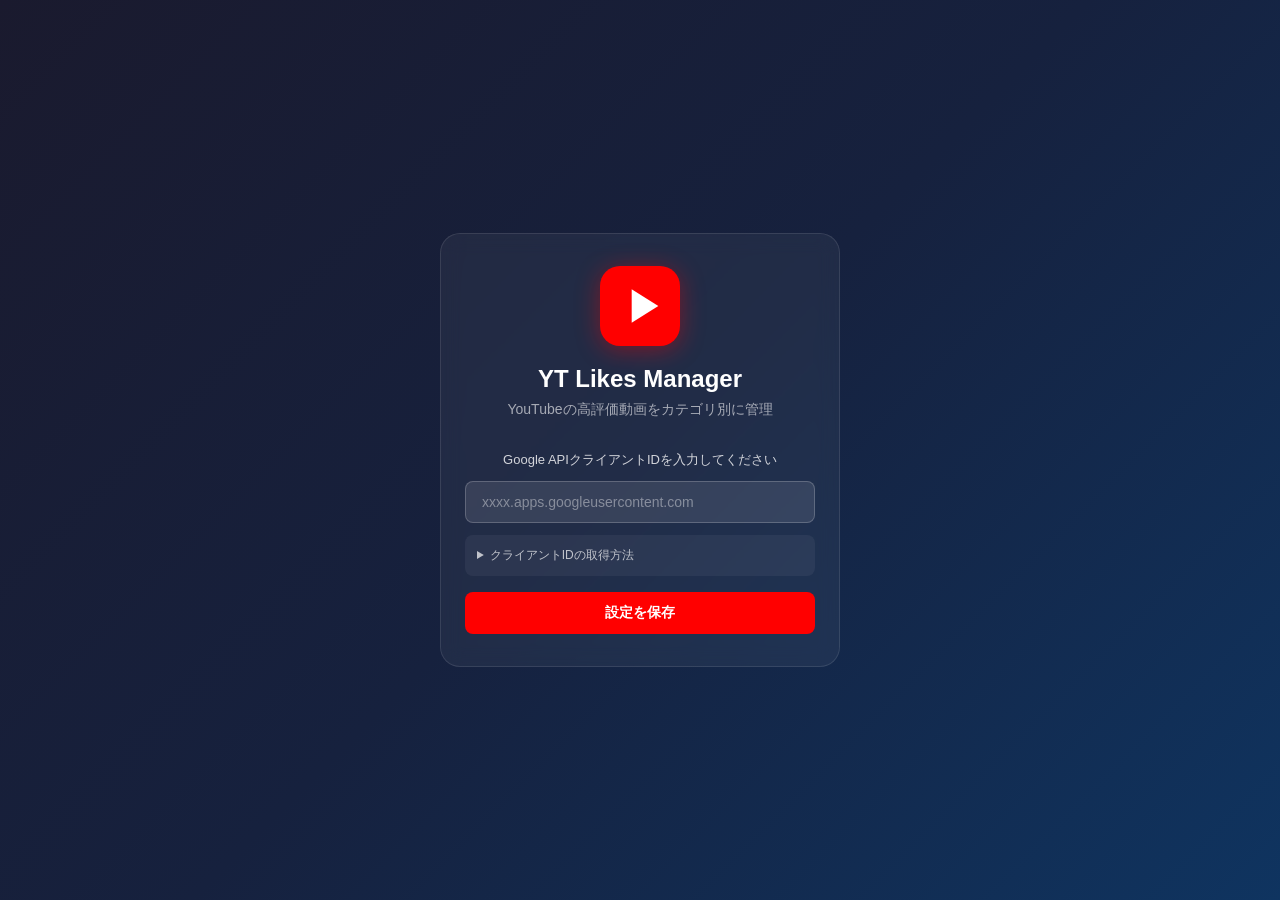
==== commit e55ee13a: "Add YouTube高評価カテゴリ管理 PWA YouTube Data API v3を使ってGoogleアカウントの高評価動画を取得し、 カテゴリ別に管理できるPWA（Android対応）を実装。" ====
--- a/index.html
+++ b/index.html
@@ -1,99 +1,293 @@
 <!DOCTYPE html>
 <html lang="ja">
 <head>
-  <meta charset="UTF-8" />
-  <meta name="viewport" content="width=device-width, initial-scale=1.0" />
-  <title>My Journal</title>
-  <link rel="stylesheet" href="styles.css" />
+  <meta charset="UTF-8">
+  <meta name="viewport" content="width=device-width, initial-scale=1.0, maximum-scale=1.0, user-scalable=no">
+  <meta name="theme-color" content="#FF0000">
+  <meta name="description" content="YouTubeの高評価動画をカテゴリ別に管理するアプリ">
+  <meta name="mobile-web-app-capable" content="yes">
+  <meta name="apple-mobile-web-app-capable" content="yes">
+  <meta name="apple-mobile-web-app-status-bar-style" content="black-translucent">
+  <meta name="apple-mobile-web-app-title" content="YT Likes">
+  <title>YouTube高評価カテゴリ管理</title>
+  <link rel="manifest" href="manifest.json">
+  <link rel="stylesheet" href="css/style.css">
+  <link rel="apple-touch-icon" href="icons/icon-192.png">
 </head>
 <body>
-  <div class="app">
-    <!-- Sidebar -->
-    <aside class="sidebar">
-      <div class="sidebar-header">
-        <h1 class="logo">My Journal</h1>
-        <button class="btn-new" id="btnNew">+ 新しい日記</button>
-      </div>
-      <div class="search-wrapper">
-        <input type="text" id="searchInput" class="search-input" placeholder="検索..." />
-      </div>
-      <ul class="entry-list" id="entryList">
-        <!-- entries populated by JS -->
-      </ul>
-      <div class="sidebar-footer">
-        <span id="entryCount">0 件の日記</span>
-      </div>
-    </aside>
-
-    <!-- Main content -->
-    <main class="main">
-      <!-- Empty state -->
-      <div class="empty-state" id="emptyState">
-        <div class="empty-icon">&#128221;</div>
-        <h2>日記を始めましょう</h2>
-        <p>「+ 新しい日記」をクリックして最初のエントリを書いてみましょう。</p>
-        <button class="btn-primary" id="btnNewMain">+ 新しい日記</button>
-      </div>
-
-      <!-- Editor -->
-      <div class="editor hidden" id="editor">
-        <div class="editor-toolbar">
-          <div class="editor-meta">
-            <input type="text" id="entryTitle" class="title-input" placeholder="タイトル（任意）" />
-            <div class="meta-row">
-              <span class="date-display" id="dateDisplay"></span>
-              <div class="mood-picker">
-                <span class="mood-label">気分：</span>
-                <button class="mood-btn active" data-mood="none" title="なし">—</button>
-                <button class="mood-btn" data-mood="great" title="最高">&#128513;</button>
-                <button class="mood-btn" data-mood="good" title="良い">&#128512;</button>
-                <button class="mood-btn" data-mood="neutral" title="普通">&#128528;</button>
-                <button class="mood-btn" data-mood="bad" title="悪い">&#128543;</button>
-                <button class="mood-btn" data-mood="awful" title="最悪">&#128545;</button>
-              </div>
-            </div>
-          </div>
-          <div class="editor-actions">
-            <button class="btn-save" id="btnSave">保存</button>
-            <button class="btn-delete hidden" id="btnDelete">削除</button>
-            <button class="btn-cancel" id="btnCancel">キャンセル</button>
-          </div>
-        </div>
-        <textarea id="entryContent" class="content-input" placeholder="今日はどんな日でしたか..."></textarea>
-      </div>
-
-      <!-- View mode -->
-      <div class="viewer hidden" id="viewer">
-        <div class="viewer-toolbar">
-          <div class="viewer-meta">
-            <h2 class="viewer-title" id="viewerTitle"></h2>
-            <div class="viewer-info">
-              <span class="viewer-date" id="viewerDate"></span>
-              <span class="viewer-mood" id="viewerMood"></span>
-            </div>
-          </div>
-          <div class="viewer-actions">
-            <button class="btn-edit" id="btnEdit">編集</button>
-            <button class="btn-delete-view" id="btnDeleteView">削除</button>
-          </div>
-        </div>
-        <div class="viewer-content" id="viewerContent"></div>
-      </div>
+
+  <!-- ログイン画面 -->
+  <div id="screen-login" class="screen active">
+    <div class="login-container">
+      <div class="app-logo">
+        <svg viewBox="0 0 48 48" width="80" height="80">
+          <rect width="48" height="48" rx="12" fill="#FF0000"/>
+          <polygon points="19,14 35,24 19,34" fill="white"/>
+        </svg>
+      </div>
+      <h1 class="app-title">YT Likes Manager</h1>
+      <p class="app-subtitle">YouTubeの高評価動画をカテゴリ別に管理</p>
+
+      <div id="setup-section" class="setup-section">
+        <p class="setup-label">Google APIクライアントIDを入力してください</p>
+        <div class="input-group">
+          <input type="text" id="client-id-input" class="text-input" placeholder="xxxx.apps.googleusercontent.com" autocomplete="off">
+        </div>
+        <details class="help-details">
+          <summary>クライアントIDの取得方法</summary>
+          <ol class="help-list">
+            <li><a href="https://console.cloud.google.com/" target="_blank" rel="noopener">Google Cloud Console</a>を開く</li>
+            <li>新しいプロジェクトを作成</li>
+            <li>「APIとサービス」→「ライブラリ」でYouTube Data API v3を有効化</li>
+            <li>「認証情報」→「認証情報を作成」→「OAuthクライアントID」</li>
+            <li>アプリの種類：「ウェブアプリケーション」</li>
+            <li>承認済みのJavaScript生成元にこのサイトのURLを追加</li>
+            <li>クライアントIDをコピーして上に貼り付け</li>
+          </ol>
+        </details>
+        <button id="save-client-id-btn" class="btn btn-primary btn-full">設定を保存</button>
+      </div>
+
+      <div id="login-section" class="login-section" style="display:none">
+        <div class="client-id-info">
+          <span id="client-id-display" class="client-id-text"></span>
+          <button id="change-client-id-btn" class="btn-text">変更</button>
+        </div>
+        <button id="google-signin-btn" class="btn btn-google">
+          <svg viewBox="0 0 24 24" width="20" height="20">
+            <path fill="#4285F4" d="M22.56 12.25c0-.78-.07-1.53-.2-2.25H12v4.26h5.92c-.26 1.37-1.04 2.53-2.21 3.31v2.77h3.57c2.08-1.92 3.28-4.74 3.28-8.09z"/>
+            <path fill="#34A853" d="M12 23c2.97 0 5.46-.98 7.28-2.66l-3.57-2.77c-.98.66-2.23 1.06-3.71 1.06-2.86 0-5.29-1.93-6.16-4.53H2.18v2.84C3.99 20.53 7.7 23 12 23z"/>
+            <path fill="#FBBC05" d="M5.84 14.09c-.22-.66-.35-1.36-.35-2.09s.13-1.43.35-2.09V7.07H2.18C1.43 8.55 1 10.22 1 12s.43 3.45 1.18 4.93l3.66-2.84z"/>
+            <path fill="#EA4335" d="M12 5.38c1.62 0 3.06.56 4.21 1.64l3.15-3.15C17.45 2.09 14.97 1 12 1 7.7 1 3.99 3.47 2.18 7.07l3.66 2.84c.87-2.6 3.3-4.53 6.16-4.53z"/>
+          </svg>
+          Googleでログイン
+        </button>
+      </div>
+    </div>
+  </div>
+
+  <!-- メイン画面 -->
+  <div id="screen-main" class="screen" style="display:none">
+    <!-- ヘッダー -->
+    <header class="app-header">
+      <div class="header-left">
+        <button id="menu-btn" class="icon-btn" aria-label="メニュー">
+          <svg viewBox="0 0 24 24" width="24" height="24"><path fill="currentColor" d="M3 18h18v-2H3v2zm0-5h18v-2H3v2zm0-7v2h18V6H3z"/></svg>
+        </button>
+        <h2 class="header-title" id="header-title">すべての高評価</h2>
+      </div>
+      <div class="header-right">
+        <button id="search-toggle-btn" class="icon-btn" aria-label="検索">
+          <svg viewBox="0 0 24 24" width="24" height="24"><path fill="currentColor" d="M15.5 14h-.79l-.28-.27C15.41 12.59 16 11.11 16 9.5 16 5.91 13.09 3 9.5 3S3 5.91 3 9.5 5.91 16 9.5 16c1.61 0 3.09-.59 4.23-1.57l.27.28v.79l5 4.99L20.49 19l-4.99-5zm-6 0C7.01 14 5 11.99 5 9.5S7.01 5 9.5 5 14 7.01 14 9.5 11.99 14 9.5 14z"/></svg>
+        </button>
+        <button id="sync-btn" class="icon-btn" aria-label="同期">
+          <svg viewBox="0 0 24 24" width="24" height="24"><path fill="currentColor" d="M12 4V1L8 5l4 4V6c3.31 0 6 2.69 6 6 0 1.01-.25 1.97-.7 2.8l1.46 1.46C19.54 15.03 20 13.57 20 12c0-4.42-3.58-8-8-8zm0 14c-3.31 0-6-2.69-6-6 0-1.01.25-1.97.7-2.8L5.24 7.74C4.46 8.97 4 10.43 4 12c0 4.42 3.58 8 8 8v3l4-4-4-4v3z"/></svg>
+        </button>
+      </div>
+    </header>
+
+    <!-- 検索バー -->
+    <div id="search-bar" class="search-bar" style="display:none">
+      <input type="search" id="search-input" class="search-input" placeholder="動画を検索...">
+      <button id="search-close-btn" class="icon-btn">
+        <svg viewBox="0 0 24 24" width="24" height="24"><path fill="currentColor" d="M19 6.41L17.59 5 12 10.59 6.41 5 5 6.41 10.59 12 5 17.59 6.41 19 12 13.41 17.59 19 19 17.59 13.41 12z"/></svg>
+      </button>
+    </div>
+
+    <!-- カテゴリフィルター -->
+    <div class="category-filter-bar" id="category-filter-bar">
+      <div class="category-chips" id="category-chips">
+        <button class="chip chip-active" data-category-id="all">すべて</button>
+        <button class="chip" data-category-id="uncategorized">未分類</button>
+      </div>
+    </div>
+
+    <!-- 動画リスト -->
+    <main class="main-content" id="video-list-container">
+      <div id="video-list" class="video-list"></div>
+      <div id="loading-spinner" class="loading-spinner" style="display:none">
+        <div class="spinner"></div>
+        <p>読み込み中...</p>
+      </div>
+      <div id="empty-state" class="empty-state" style="display:none">
+        <svg viewBox="0 0 24 24" width="64" height="64"><path fill="#ccc" d="M12 2C6.48 2 2 6.48 2 12s4.48 10 10 10 10-4.48 10-10S17.52 2 12 2zm1 15h-2v-2h2v2zm0-4h-2V7h2v6z"/></svg>
+        <p id="empty-state-text">動画がありません</p>
+      </div>
+      <button id="load-more-btn" class="btn btn-outline btn-load-more" style="display:none">さらに読み込む</button>
     </main>
-  </div>
-
-  <!-- Confirm dialog -->
-  <div class="modal-overlay hidden" id="modalOverlay">
+
+    <!-- ボトムナビゲーション -->
+    <nav class="bottom-nav">
+      <button class="nav-item active" data-tab="videos">
+        <svg viewBox="0 0 24 24" width="24" height="24"><path fill="currentColor" d="M4 6H2v14c0 1.1.9 2 2 2h14v-2H4V6zm16-4H8c-1.1 0-2 .9-2 2v12c0 1.1.9 2 2 2h12c1.1 0 2-.9 2-2V4c0-1.1-.9-2-2-2zm-8 12.5v-9l6 4.5-6 4.5z"/></svg>
+        <span>動画</span>
+      </button>
+      <button class="nav-item" data-tab="categories">
+        <svg viewBox="0 0 24 24" width="24" height="24"><path fill="currentColor" d="M12 2l-5.5 9h11L12 2zm0 3.84L13.93 9h-3.87L12 5.84zM17.5 13c-2.49 0-4.5 2.01-4.5 4.5S15.01 22 17.5 22s4.5-2.01 4.5-4.5S19.99 13 17.5 13zm0 7c-1.38 0-2.5-1.12-2.5-2.5S16.12 15 17.5 15s2.5 1.12 2.5 2.5S18.88 20 17.5 20zM3 21.5h8v-8H3v8zm2-6h4v4H5v-4z"/></svg>
+        <span>カテゴリ</span>
+      </button>
+      <button class="nav-item" data-tab="settings">
+        <svg viewBox="0 0 24 24" width="24" height="24"><path fill="currentColor" d="M19.14,12.94c0.04-0.3,0.06-0.61,0.06-0.94c0-0.32-0.02-0.64-0.07-0.94l2.03-1.58c0.18-0.14,0.23-0.41,0.12-0.61 l-1.92-3.32c-0.12-0.22-0.37-0.29-0.59-0.22l-2.39,0.96c-0.5-0.38-1.03-0.7-1.62-0.94L14.4,2.81c-0.04-0.24-0.24-0.41-0.48-0.41 h-3.84c-0.24,0-0.43,0.17-0.47,0.41L9.25,5.35C8.66,5.59,8.12,5.92,7.63,6.29L5.24,5.33c-0.22-0.08-0.47,0-0.59,0.22L2.74,8.87 C2.62,9.08,2.66,9.34,2.86,9.48l2.03,1.58C4.84,11.36,4.8,11.69,4.8,12s0.02,0.64,0.07,0.94l-2.03,1.58 c-0.18,0.14-0.23,0.41-0.12,0.61l1.92,3.32c0.12,0.22,0.37,0.29,0.59,0.22l2.39-0.96c0.5,0.38,1.03,0.7,1.62,0.94l0.36,2.54 c0.05,0.24,0.24,0.41,0.48,0.41h3.84c0.24,0,0.44-0.17,0.47-0.41l0.36-2.54c0.59-0.24,1.13-0.56,1.62-0.94l2.39,0.96 c0.22,0.08,0.47,0,0.59-0.22l1.92-3.32c0.12-0.22,0.07-0.47-0.12-0.61L19.14,12.94z M12,15.6c-1.98,0-3.6-1.62-3.6-3.6 s1.62-3.6,3.6-3.6s3.6,1.62,3.6,3.6S13.98,15.6,12,15.6z"/></svg>
+        <span>設定</span>
+      </button>
+    </nav>
+  </div>
+
+  <!-- カテゴリ管理画面 -->
+  <div id="screen-categories" class="screen" style="display:none">
+    <header class="app-header">
+      <div class="header-left">
+        <button id="categories-back-btn" class="icon-btn">
+          <svg viewBox="0 0 24 24" width="24" height="24"><path fill="currentColor" d="M20 11H7.83l5.59-5.59L12 4l-8 8 8 8 1.41-1.41L7.83 13H20v-2z"/></svg>
+        </button>
+        <h2 class="header-title">カテゴリ管理</h2>
+      </div>
+    </header>
+    <div class="main-content">
+      <div id="categories-list" class="categories-list"></div>
+      <div id="categories-empty" class="empty-state" style="display:none">
+        <svg viewBox="0 0 24 24" width="64" height="64"><path fill="#ccc" d="M12 2l-5.5 9h11L12 2zm0 3.84L13.93 9h-3.87L12 5.84zM17.5 13c-2.49 0-4.5 2.01-4.5 4.5S15.01 22 17.5 22s4.5-2.01 4.5-4.5S19.99 13 17.5 13zm0 7c-1.38 0-2.5-1.12-2.5-2.5S16.12 15 17.5 15s2.5 1.12 2.5 2.5S18.88 20 17.5 20zM3 21.5h8v-8H3v8zm2-6h4v4H5v-4z"/></svg>
+        <p>カテゴリがありません</p>
+        <p class="empty-sub">下の＋ボタンで作成しましょう</p>
+      </div>
+    </div>
+    <button id="add-category-fab" class="fab">
+      <svg viewBox="0 0 24 24" width="24" height="24"><path fill="white" d="M19 13h-6v6h-2v-6H5v-2h6V5h2v6h6v2z"/></svg>
+    </button>
+  </div>
+
+  <!-- 設定画面 -->
+  <div id="screen-settings" class="screen" style="display:none">
+    <header class="app-header">
+      <div class="header-left">
+        <button id="settings-back-btn" class="icon-btn">
+          <svg viewBox="0 0 24 24" width="24" height="24"><path fill="currentColor" d="M20 11H7.83l5.59-5.59L12 4l-8 8 8 8 1.41-1.41L7.83 13H20v-2z"/></svg>
+        </button>
+        <h2 class="header-title">設定</h2>
+      </div>
+    </header>
+    <div class="main-content settings-content">
+      <div class="settings-section">
+        <h3 class="settings-section-title">アカウント</h3>
+        <div class="settings-item">
+          <div class="settings-item-info">
+            <div id="user-name" class="settings-item-title">-</div>
+            <div id="user-email" class="settings-item-sub">-</div>
+          </div>
+          <img id="user-avatar" class="user-avatar" src="" alt="" style="display:none">
+        </div>
+        <button id="signout-btn" class="btn btn-outline btn-danger">ログアウト</button>
+      </div>
+
+      <div class="settings-section">
+        <h3 class="settings-section-title">データ</h3>
+        <div class="settings-item-action">
+          <div class="settings-item-info">
+            <div class="settings-item-title">高評価動画を再取得</div>
+            <div class="settings-item-sub">YouTubeから最新の高評価一覧を取得します</div>
+          </div>
+          <button id="refresh-btn" class="btn btn-outline">取得</button>
+        </div>
+        <div class="settings-item-action">
+          <div class="settings-item-info">
+            <div class="settings-item-title">カテゴリ設定をエクスポート</div>
+            <div class="settings-item-sub">カテゴリと動画の割り当てをJSONで保存</div>
+          </div>
+          <button id="export-btn" class="btn btn-outline">書き出し</button>
+        </div>
+        <div class="settings-item-action">
+          <div class="settings-item-info">
+            <div class="settings-item-title">カテゴリ設定をインポート</div>
+            <div class="settings-item-sub">エクスポートしたJSONを読み込む</div>
+          </div>
+          <button id="import-btn" class="btn btn-outline">読み込み</button>
+          <input type="file" id="import-file-input" accept=".json" style="display:none">
+        </div>
+      </div>
+
+      <div class="settings-section">
+        <h3 class="settings-section-title">APIキー</h3>
+        <div class="settings-item-action">
+          <div class="settings-item-info">
+            <div class="settings-item-title">クライアントID</div>
+            <div id="settings-client-id" class="settings-item-sub">-</div>
+          </div>
+          <button id="change-api-btn" class="btn btn-outline">変更</button>
+        </div>
+      </div>
+
+      <div class="settings-section">
+        <h3 class="settings-section-title">アプリ情報</h3>
+        <div class="settings-item">
+          <div class="settings-item-info">
+            <div class="settings-item-title">バージョン</div>
+            <div class="settings-item-sub">1.0.0</div>
+          </div>
+        </div>
+        <div class="settings-item">
+          <div class="settings-item-info">
+            <div class="settings-item-title">取得済み動画数</div>
+            <div id="video-count" class="settings-item-sub">-</div>
+          </div>
+        </div>
+      </div>
+    </div>
+  </div>
+
+  <!-- ドロワーメニュー -->
+  <div id="drawer-overlay" class="drawer-overlay" style="display:none"></div>
+  <div id="drawer" class="drawer" style="display:none">
+    <div class="drawer-header">
+      <div id="drawer-user-name" class="drawer-user-name">-</div>
+      <div id="drawer-user-email" class="drawer-user-email">-</div>
+    </div>
+    <div class="drawer-categories" id="drawer-categories"></div>
+  </div>
+
+  <!-- カテゴリ追加/編集モーダル -->
+  <div id="modal-category" class="modal-overlay" style="display:none">
     <div class="modal">
-      <h3>削除の確認</h3>
-      <p>このエントリを削除しますか？この操作は取り消せません。</p>
+      <h3 id="modal-category-title" class="modal-title">カテゴリを追加</h3>
+      <input type="text" id="category-name-input" class="text-input" placeholder="カテゴリ名" maxlength="30">
+      <div class="color-picker">
+        <label class="color-picker-label">カラー</label>
+        <div class="color-options" id="color-options">
+          <button class="color-opt selected" data-color="#FF6B6B" style="background:#FF6B6B"></button>
+          <button class="color-opt" data-color="#FFD93D" style="background:#FFD93D"></button>
+          <button class="color-opt" data-color="#6BCB77" style="background:#6BCB77"></button>
+          <button class="color-opt" data-color="#4D96FF" style="background:#4D96FF"></button>
+          <button class="color-opt" data-color="#C77DFF" style="background:#C77DFF"></button>
+          <button class="color-opt" data-color="#FF9F43" style="background:#FF9F43"></button>
+          <button class="color-opt" data-color="#48CAE4" style="background:#48CAE4"></button>
+          <button class="color-opt" data-color="#F8A5C2" style="background:#F8A5C2"></button>
+        </div>
+      </div>
       <div class="modal-actions">
-        <button class="btn-modal-cancel" id="modalCancel">キャンセル</button>
-        <button class="btn-modal-confirm" id="modalConfirm">削除する</button>
-      </div>
-    </div>
-  </div>
-
-  <script src="app.js"></script>
+        <button id="modal-category-cancel" class="btn btn-text">キャンセル</button>
+        <button id="modal-category-save" class="btn btn-primary">保存</button>
+      </div>
+    </div>
+  </div>
+
+  <!-- 動画カテゴリ割り当てモーダル -->
+  <div id="modal-assign" class="modal-overlay" style="display:none">
+    <div class="modal modal-assign">
+      <h3 class="modal-title">カテゴリに追加</h3>
+      <div id="assign-video-info" class="assign-video-info"></div>
+      <div id="assign-categories-list" class="assign-categories-list"></div>
+      <div class="modal-actions">
+        <button id="modal-assign-cancel" class="btn btn-text">閉じる</button>
+      </div>
+    </div>
+  </div>
+
+  <!-- トースト通知 -->
+  <div id="toast" class="toast" style="display:none"></div>
+
+  <script src="js/db.js"></script>
+  <script src="js/youtube.js"></script>
+  <script src="js/app.js"></script>
+  <script async defer src="https://apis.google.com/js/api.js" onload="onGapiLoad()"></script>
+  <script async defer src="https://accounts.google.com/gsi/client" onload="onGsiLoad()"></script>
 </body>
 </html>
--- a/css/style.css
+++ b/css/style.css
@@ -0,0 +1,971 @@
+/* ===== Reset & Base ===== */
+*, *::before, *::after {
+  box-sizing: border-box;
+  margin: 0;
+  padding: 0;
+  -webkit-tap-highlight-color: transparent;
+}
+
+:root {
+  --primary: #FF0000;
+  --primary-dark: #CC0000;
+  --primary-light: #FF4444;
+  --bg: #f5f5f5;
+  --surface: #ffffff;
+  --surface2: #f0f0f0;
+  --text: #212121;
+  --text-secondary: #757575;
+  --divider: #e0e0e0;
+  --header-h: 56px;
+  --nav-h: 60px;
+  --filter-h: 48px;
+  --safe-bottom: env(safe-area-inset-bottom, 0px);
+}
+
+html, body {
+  height: 100%;
+  overflow: hidden;
+  font-family: 'Segoe UI', 'Hiragino Sans', 'Meiryo', sans-serif;
+  font-size: 14px;
+  color: var(--text);
+  background: var(--bg);
+}
+
+a { color: var(--primary); }
+
+/* ===== Screen ===== */
+.screen {
+  position: fixed;
+  inset: 0;
+  display: flex;
+  flex-direction: column;
+  background: var(--bg);
+  transition: transform 0.3s ease, opacity 0.3s ease;
+}
+
+/* ===== Login Screen ===== */
+#screen-login {
+  background: linear-gradient(135deg, #1a1a2e 0%, #16213e 50%, #0f3460 100%);
+  align-items: center;
+  justify-content: center;
+  padding: 24px;
+  overflow-y: auto;
+}
+
+.login-container {
+  width: 100%;
+  max-width: 400px;
+  text-align: center;
+  padding: 32px 24px;
+  background: rgba(255,255,255,0.05);
+  border-radius: 20px;
+  backdrop-filter: blur(10px);
+  border: 1px solid rgba(255,255,255,0.1);
+}
+
+.app-logo {
+  margin-bottom: 16px;
+  filter: drop-shadow(0 4px 12px rgba(255,0,0,0.4));
+}
+
+.app-title {
+  font-size: 24px;
+  font-weight: 700;
+  color: #fff;
+  margin-bottom: 8px;
+}
+
+.app-subtitle {
+  font-size: 14px;
+  color: rgba(255,255,255,0.6);
+  margin-bottom: 32px;
+}
+
+.setup-section, .login-section {
+  text-align: left;
+}
+
+.setup-label {
+  color: rgba(255,255,255,0.8);
+  font-size: 13px;
+  margin-bottom: 12px;
+  text-align: center;
+}
+
+.input-group {
+  margin-bottom: 12px;
+}
+
+.text-input {
+  width: 100%;
+  padding: 12px 16px;
+  border: 1px solid rgba(255,255,255,0.2);
+  border-radius: 8px;
+  background: rgba(255,255,255,0.1);
+  color: #fff;
+  font-size: 14px;
+  outline: none;
+  transition: border-color 0.2s;
+}
+
+.text-input::placeholder {
+  color: rgba(255,255,255,0.4);
+}
+
+.text-input:focus {
+  border-color: var(--primary);
+}
+
+/* Text input in modals (white bg) */
+.modal .text-input {
+  background: #f5f5f5;
+  color: var(--text);
+  border-color: var(--divider);
+  margin-bottom: 16px;
+}
+
+.modal .text-input::placeholder {
+  color: var(--text-secondary);
+}
+
+.modal .text-input:focus {
+  border-color: var(--primary);
+}
+
+.help-details {
+  margin-bottom: 16px;
+  background: rgba(255,255,255,0.05);
+  border-radius: 8px;
+  padding: 8px 12px;
+}
+
+.help-details summary {
+  cursor: pointer;
+  color: rgba(255,255,255,0.7);
+  font-size: 12px;
+  padding: 4px 0;
+  outline: none;
+}
+
+.help-list {
+  margin-top: 8px;
+  padding-left: 16px;
+  color: rgba(255,255,255,0.6);
+  font-size: 12px;
+  line-height: 1.8;
+}
+
+.help-list a {
+  color: #4D96FF;
+}
+
+.client-id-info {
+  display: flex;
+  align-items: center;
+  justify-content: center;
+  gap: 8px;
+  margin-bottom: 20px;
+  background: rgba(255,255,255,0.05);
+  border-radius: 8px;
+  padding: 8px 12px;
+}
+
+.client-id-text {
+  color: rgba(255,255,255,0.6);
+  font-size: 12px;
+  overflow: hidden;
+  text-overflow: ellipsis;
+  white-space: nowrap;
+  max-width: 200px;
+}
+
+/* ===== Buttons ===== */
+.btn {
+  display: inline-flex;
+  align-items: center;
+  justify-content: center;
+  gap: 8px;
+  padding: 12px 20px;
+  border: none;
+  border-radius: 8px;
+  font-size: 14px;
+  font-weight: 600;
+  cursor: pointer;
+  transition: all 0.2s;
+  outline: none;
+}
+
+.btn-primary {
+  background: var(--primary);
+  color: white;
+}
+
+.btn-primary:active { background: var(--primary-dark); }
+
+.btn-outline {
+  background: transparent;
+  color: var(--primary);
+  border: 1.5px solid var(--primary);
+}
+
+.btn-outline:active { background: rgba(255,0,0,0.05); }
+
+.btn-danger {
+  color: #d32f2f;
+  border-color: #d32f2f;
+}
+
+.btn-text {
+  background: none;
+  border: none;
+  color: var(--primary);
+  font-size: 13px;
+  font-weight: 500;
+  cursor: pointer;
+  padding: 6px 8px;
+}
+
+.btn-full {
+  width: 100%;
+}
+
+.btn-google {
+  width: 100%;
+  background: white;
+  color: #333;
+  border: 1px solid #ddd;
+  padding: 12px 20px;
+  border-radius: 8px;
+  font-size: 15px;
+  font-weight: 500;
+  cursor: pointer;
+  display: flex;
+  align-items: center;
+  justify-content: center;
+  gap: 12px;
+  transition: box-shadow 0.2s;
+}
+
+.btn-google:hover { box-shadow: 0 2px 8px rgba(0,0,0,0.15); }
+.btn-google:active { background: #f5f5f5; }
+
+.btn-load-more {
+  display: block;
+  margin: 16px auto 32px;
+  min-width: 200px;
+}
+
+/* ===== Icon Button ===== */
+.icon-btn {
+  width: 40px;
+  height: 40px;
+  border: none;
+  background: none;
+  cursor: pointer;
+  border-radius: 50%;
+  display: flex;
+  align-items: center;
+  justify-content: center;
+  color: white;
+  transition: background 0.2s;
+}
+
+.icon-btn:active { background: rgba(255,255,255,0.2); }
+
+/* ===== Header ===== */
+.app-header {
+  height: var(--header-h);
+  background: var(--primary);
+  display: flex;
+  align-items: center;
+  justify-content: space-between;
+  padding: 0 8px;
+  box-shadow: 0 2px 4px rgba(0,0,0,0.2);
+  z-index: 100;
+  flex-shrink: 0;
+  padding-top: env(safe-area-inset-top, 0);
+}
+
+.header-left, .header-right {
+  display: flex;
+  align-items: center;
+  gap: 4px;
+}
+
+.header-title {
+  font-size: 18px;
+  font-weight: 600;
+  color: white;
+  margin-left: 4px;
+  white-space: nowrap;
+  overflow: hidden;
+  text-overflow: ellipsis;
+  max-width: 200px;
+}
+
+/* ===== Search Bar ===== */
+.search-bar {
+  background: var(--primary-dark);
+  padding: 8px 12px;
+  display: flex;
+  align-items: center;
+  gap: 8px;
+  flex-shrink: 0;
+}
+
+.search-input {
+  flex: 1;
+  padding: 8px 12px;
+  border: none;
+  border-radius: 20px;
+  background: rgba(255,255,255,0.15);
+  color: white;
+  font-size: 14px;
+  outline: none;
+}
+
+.search-input::placeholder { color: rgba(255,255,255,0.6); }
+.search-input:focus { background: rgba(255,255,255,0.25); }
+
+/* ===== Category Filter ===== */
+.category-filter-bar {
+  background: var(--surface);
+  border-bottom: 1px solid var(--divider);
+  height: var(--filter-h);
+  flex-shrink: 0;
+  overflow: hidden;
+}
+
+.category-chips {
+  display: flex;
+  gap: 8px;
+  padding: 8px 12px;
+  overflow-x: auto;
+  height: 100%;
+  align-items: center;
+  scrollbar-width: none;
+}
+
+.category-chips::-webkit-scrollbar { display: none; }
+
+.chip {
+  padding: 4px 14px;
+  border-radius: 20px;
+  border: 1.5px solid var(--divider);
+  background: white;
+  font-size: 13px;
+  cursor: pointer;
+  white-space: nowrap;
+  color: var(--text-secondary);
+  transition: all 0.2s;
+  flex-shrink: 0;
+}
+
+.chip:active { opacity: 0.7; }
+
+.chip-active {
+  background: var(--primary);
+  border-color: var(--primary);
+  color: white;
+}
+
+/* ===== Main Content ===== */
+.main-content {
+  flex: 1;
+  overflow-y: auto;
+  -webkit-overflow-scrolling: touch;
+  padding-bottom: calc(var(--nav-h) + var(--safe-bottom));
+}
+
+/* ===== Bottom Navigation ===== */
+.bottom-nav {
+  position: absolute;
+  bottom: 0;
+  left: 0;
+  right: 0;
+  height: calc(var(--nav-h) + var(--safe-bottom));
+  background: var(--surface);
+  border-top: 1px solid var(--divider);
+  display: flex;
+  padding-bottom: var(--safe-bottom);
+  z-index: 100;
+}
+
+.nav-item {
+  flex: 1;
+  display: flex;
+  flex-direction: column;
+  align-items: center;
+  justify-content: center;
+  gap: 3px;
+  border: none;
+  background: none;
+  cursor: pointer;
+  color: var(--text-secondary);
+  font-size: 11px;
+  padding: 6px 0;
+  transition: color 0.2s;
+}
+
+.nav-item.active { color: var(--primary); }
+.nav-item:active { opacity: 0.7; }
+
+/* ===== Video List ===== */
+.video-list {
+  padding: 8px 0;
+}
+
+.video-card {
+  background: var(--surface);
+  margin: 4px 8px;
+  border-radius: 12px;
+  overflow: hidden;
+  box-shadow: 0 1px 3px rgba(0,0,0,0.1);
+  display: flex;
+  gap: 0;
+  cursor: pointer;
+  transition: transform 0.15s, box-shadow 0.15s;
+  position: relative;
+}
+
+.video-card:active {
+  transform: scale(0.98);
+  box-shadow: 0 0 2px rgba(0,0,0,0.1);
+}
+
+.video-thumbnail-wrap {
+  position: relative;
+  width: 140px;
+  min-width: 140px;
+  aspect-ratio: 16/9;
+  height: 78.75px;
+  background: #000;
+  flex-shrink: 0;
+}
+
+.video-thumbnail {
+  width: 100%;
+  height: 100%;
+  object-fit: cover;
+}
+
+.video-duration {
+  position: absolute;
+  bottom: 4px;
+  right: 4px;
+  background: rgba(0,0,0,0.8);
+  color: white;
+  font-size: 10px;
+  padding: 1px 4px;
+  border-radius: 3px;
+}
+
+.video-info {
+  flex: 1;
+  padding: 8px 10px 8px 10px;
+  display: flex;
+  flex-direction: column;
+  justify-content: space-between;
+  min-width: 0;
+}
+
+.video-title {
+  font-size: 13px;
+  font-weight: 500;
+  line-height: 1.4;
+  color: var(--text);
+  display: -webkit-box;
+  -webkit-line-clamp: 2;
+  -webkit-box-orient: vertical;
+  overflow: hidden;
+}
+
+.video-meta {
+  display: flex;
+  align-items: center;
+  justify-content: space-between;
+  margin-top: 4px;
+}
+
+.video-channel {
+  font-size: 11px;
+  color: var(--text-secondary);
+  overflow: hidden;
+  text-overflow: ellipsis;
+  white-space: nowrap;
+  max-width: 120px;
+}
+
+.video-categories {
+  display: flex;
+  gap: 4px;
+  flex-wrap: wrap;
+  margin-top: 4px;
+}
+
+.video-category-tag {
+  font-size: 10px;
+  padding: 2px 6px;
+  border-radius: 10px;
+  color: white;
+  font-weight: 500;
+}
+
+.video-actions {
+  display: flex;
+  align-items: flex-start;
+  gap: 2px;
+  padding: 4px 4px 0 0;
+}
+
+.video-action-btn {
+  width: 32px;
+  height: 32px;
+  border: none;
+  background: none;
+  cursor: pointer;
+  border-radius: 50%;
+  display: flex;
+  align-items: center;
+  justify-content: center;
+  color: var(--text-secondary);
+  transition: background 0.2s, color 0.2s;
+}
+
+.video-action-btn:active {
+  background: rgba(0,0,0,0.05);
+}
+
+.video-action-btn.categorized {
+  color: var(--primary);
+}
+
+/* ===== Loading & Empty ===== */
+.loading-spinner {
+  display: flex;
+  flex-direction: column;
+  align-items: center;
+  justify-content: center;
+  padding: 48px 24px;
+  gap: 16px;
+  color: var(--text-secondary);
+}
+
+.spinner {
+  width: 40px;
+  height: 40px;
+  border: 3px solid var(--divider);
+  border-top-color: var(--primary);
+  border-radius: 50%;
+  animation: spin 0.8s linear infinite;
+}
+
+@keyframes spin { to { transform: rotate(360deg); } }
+
+.empty-state {
+  display: flex;
+  flex-direction: column;
+  align-items: center;
+  justify-content: center;
+  padding: 64px 24px;
+  gap: 12px;
+  color: var(--text-secondary);
+  text-align: center;
+}
+
+.empty-sub {
+  font-size: 12px;
+  color: #bbb;
+}
+
+/* ===== Categories Screen ===== */
+.categories-list {
+  padding: 8px 0;
+}
+
+.category-item {
+  background: var(--surface);
+  margin: 4px 12px;
+  border-radius: 12px;
+  padding: 14px 16px;
+  display: flex;
+  align-items: center;
+  gap: 14px;
+  box-shadow: 0 1px 3px rgba(0,0,0,0.08);
+  cursor: pointer;
+  transition: transform 0.15s;
+}
+
+.category-item:active { transform: scale(0.98); }
+
+.category-color-dot {
+  width: 16px;
+  height: 16px;
+  border-radius: 50%;
+  flex-shrink: 0;
+}
+
+.category-item-info {
+  flex: 1;
+  min-width: 0;
+}
+
+.category-item-name {
+  font-size: 15px;
+  font-weight: 600;
+  color: var(--text);
+}
+
+.category-item-count {
+  font-size: 12px;
+  color: var(--text-secondary);
+  margin-top: 2px;
+}
+
+.category-item-actions {
+  display: flex;
+  gap: 4px;
+}
+
+.category-action-btn {
+  width: 36px;
+  height: 36px;
+  border: none;
+  background: none;
+  cursor: pointer;
+  border-radius: 50%;
+  display: flex;
+  align-items: center;
+  justify-content: center;
+  color: var(--text-secondary);
+  transition: background 0.2s;
+}
+
+.category-action-btn:active { background: var(--surface2); }
+.category-action-btn.delete:active { color: #d32f2f; }
+
+/* ===== FAB ===== */
+.fab {
+  position: absolute;
+  bottom: calc(24px + var(--safe-bottom));
+  right: 24px;
+  width: 56px;
+  height: 56px;
+  border-radius: 50%;
+  background: var(--primary);
+  color: white;
+  border: none;
+  cursor: pointer;
+  box-shadow: 0 4px 12px rgba(255,0,0,0.4);
+  display: flex;
+  align-items: center;
+  justify-content: center;
+  z-index: 50;
+  transition: transform 0.2s, box-shadow 0.2s;
+}
+
+.fab:active {
+  transform: scale(0.92);
+  box-shadow: 0 2px 6px rgba(255,0,0,0.3);
+}
+
+/* ===== Settings Screen ===== */
+.settings-content {
+  padding: 16px 0;
+}
+
+.settings-section {
+  margin-bottom: 24px;
+}
+
+.settings-section-title {
+  font-size: 12px;
+  font-weight: 700;
+  color: var(--primary);
+  text-transform: uppercase;
+  letter-spacing: 0.5px;
+  padding: 0 16px 8px;
+}
+
+.settings-item, .settings-item-action {
+  background: var(--surface);
+  padding: 14px 16px;
+  display: flex;
+  align-items: center;
+  justify-content: space-between;
+  border-bottom: 1px solid var(--divider);
+}
+
+.settings-item:first-of-type, .settings-item-action:first-of-type {
+  border-top: 1px solid var(--divider);
+}
+
+.settings-item-info {
+  flex: 1;
+  min-width: 0;
+}
+
+.settings-item-title {
+  font-size: 15px;
+  color: var(--text);
+  font-weight: 500;
+}
+
+.settings-item-sub {
+  font-size: 12px;
+  color: var(--text-secondary);
+  margin-top: 2px;
+  overflow: hidden;
+  text-overflow: ellipsis;
+  white-space: nowrap;
+  max-width: 200px;
+}
+
+.user-avatar {
+  width: 48px;
+  height: 48px;
+  border-radius: 50%;
+  object-fit: cover;
+}
+
+#signout-btn {
+  display: block;
+  margin: 12px 16px 4px;
+  width: calc(100% - 32px);
+}
+
+/* ===== Drawer ===== */
+.drawer-overlay {
+  position: fixed;
+  inset: 0;
+  background: rgba(0,0,0,0.5);
+  z-index: 200;
+}
+
+.drawer {
+  position: fixed;
+  top: 0;
+  left: 0;
+  bottom: 0;
+  width: 280px;
+  background: var(--surface);
+  z-index: 201;
+  overflow-y: auto;
+  box-shadow: 4px 0 16px rgba(0,0,0,0.2);
+  padding-bottom: var(--safe-bottom);
+}
+
+.drawer-header {
+  background: var(--primary);
+  padding: 32px 16px 20px;
+  color: white;
+}
+
+.drawer-user-name {
+  font-size: 16px;
+  font-weight: 700;
+}
+
+.drawer-user-email {
+  font-size: 13px;
+  opacity: 0.8;
+  margin-top: 4px;
+}
+
+.drawer-categories {
+  padding: 8px 0;
+}
+
+.drawer-category-item {
+  display: flex;
+  align-items: center;
+  gap: 12px;
+  padding: 12px 16px;
+  cursor: pointer;
+  transition: background 0.2s;
+}
+
+.drawer-category-item:active { background: var(--surface2); }
+
+.drawer-category-name {
+  font-size: 14px;
+  color: var(--text);
+  flex: 1;
+}
+
+.drawer-category-count {
+  font-size: 12px;
+  color: var(--text-secondary);
+}
+
+/* ===== Modal ===== */
+.modal-overlay {
+  position: fixed;
+  inset: 0;
+  background: rgba(0,0,0,0.5);
+  z-index: 300;
+  display: flex;
+  align-items: center;
+  justify-content: center;
+  padding: 24px;
+}
+
+.modal {
+  background: var(--surface);
+  border-radius: 16px;
+  padding: 24px;
+  width: 100%;
+  max-width: 360px;
+  box-shadow: 0 8px 32px rgba(0,0,0,0.2);
+}
+
+.modal-title {
+  font-size: 18px;
+  font-weight: 700;
+  margin-bottom: 20px;
+  color: var(--text);
+}
+
+.color-picker-label {
+  font-size: 13px;
+  color: var(--text-secondary);
+  display: block;
+  margin-bottom: 10px;
+}
+
+.color-options {
+  display: flex;
+  gap: 10px;
+  flex-wrap: wrap;
+  margin-bottom: 20px;
+}
+
+.color-opt {
+  width: 32px;
+  height: 32px;
+  border-radius: 50%;
+  border: 3px solid transparent;
+  cursor: pointer;
+  transition: transform 0.2s;
+}
+
+.color-opt.selected {
+  border-color: var(--text);
+  transform: scale(1.15);
+}
+
+.modal-actions {
+  display: flex;
+  justify-content: flex-end;
+  gap: 8px;
+  margin-top: 8px;
+}
+
+/* ===== Assign Modal ===== */
+.modal-assign {
+  max-height: 80vh;
+  overflow-y: auto;
+}
+
+.assign-video-info {
+  display: flex;
+  gap: 12px;
+  margin-bottom: 16px;
+  padding-bottom: 16px;
+  border-bottom: 1px solid var(--divider);
+}
+
+.assign-video-thumb {
+  width: 80px;
+  height: 45px;
+  object-fit: cover;
+  border-radius: 6px;
+  flex-shrink: 0;
+}
+
+.assign-video-title {
+  font-size: 13px;
+  font-weight: 500;
+  color: var(--text);
+  line-height: 1.4;
+  display: -webkit-box;
+  -webkit-line-clamp: 2;
+  -webkit-box-orient: vertical;
+  overflow: hidden;
+}
+
+.assign-categories-list {
+  display: flex;
+  flex-direction: column;
+  gap: 6px;
+  max-height: 300px;
+  overflow-y: auto;
+  margin-bottom: 8px;
+}
+
+.assign-category-item {
+  display: flex;
+  align-items: center;
+  gap: 12px;
+  padding: 10px 12px;
+  border-radius: 8px;
+  cursor: pointer;
+  transition: background 0.2s;
+  border: 1.5px solid var(--divider);
+}
+
+.assign-category-item:active { background: var(--surface2); }
+
+.assign-category-item.assigned {
+  border-color: var(--primary);
+  background: rgba(255,0,0,0.04);
+}
+
+.assign-category-check {
+  width: 20px;
+  height: 20px;
+  border: 2px solid var(--divider);
+  border-radius: 4px;
+  display: flex;
+  align-items: center;
+  justify-content: center;
+  flex-shrink: 0;
+  transition: all 0.2s;
+}
+
+.assign-category-item.assigned .assign-category-check {
+  background: var(--primary);
+  border-color: var(--primary);
+}
+
+.assign-category-name {
+  font-size: 14px;
+  color: var(--text);
+}
+
+/* ===== Toast ===== */
+.toast {
+  position: fixed;
+  bottom: calc(var(--nav-h) + 16px + var(--safe-bottom));
+  left: 50%;
+  transform: translateX(-50%);
+  background: rgba(30,30,30,0.9);
+  color: white;
+  padding: 10px 20px;
+  border-radius: 24px;
+  font-size: 13px;
+  z-index: 400;
+  white-space: nowrap;
+  animation: toast-in 0.3s ease;
+  max-width: calc(100vw - 48px);
+}
+
+@keyframes toast-in {
+  from { opacity: 0; transform: translateX(-50%) translateY(12px); }
+  to { opacity: 1; transform: translateX(-50%) translateY(0); }
+}
+
+/* ===== Sync indicator ===== */
+#sync-btn.syncing svg {
+  animation: spin 1s linear infinite;
+}
